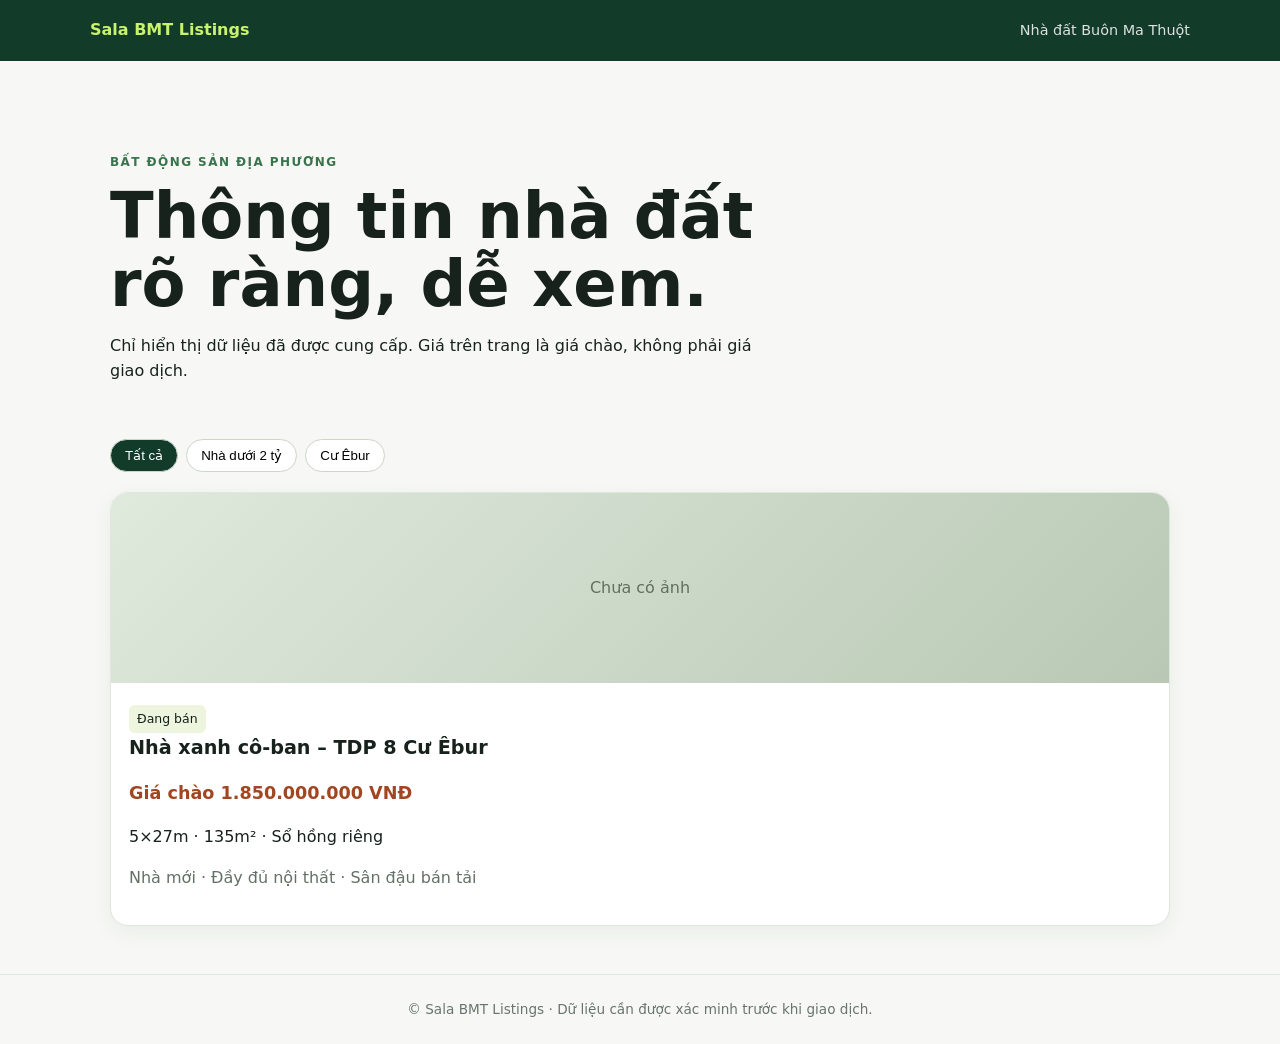
==== index.html @ 0106728d "Build Buon Ma Thuot real estate listings site" ====
<!doctype html>
<html lang="vi"><head><meta charset="utf-8"><meta name="viewport" content="width=device-width,initial-scale=1">
<title>Sala BMT Listings – Nhà đất Buôn Ma Thuột</title><meta name="description" content="Danh sách bất động sản Buôn Ma Thuột được cập nhật minh bạch.">
<meta property="og:title" content="Sala BMT Listings"><meta property="og:description" content="Nhà đất Buôn Ma Thuột – thông tin rõ ràng, không bịa dữ liệu."><meta property="og:type" content="website"><link rel="canonical" href="https://haisala.github.io/sala-bmt-listings/"><link rel="stylesheet" href="styles.css"></head>
<body><header class="site-header"><a class="brand" href="./">Sala BMT Listings</a><span>Nhà đất Buôn Ma Thuột</span></header><main><section class="hero"><p class="eyebrow">BẤT ĐỘNG SẢN ĐỊA PHƯƠNG</p><h1>Thông tin nhà đất rõ ràng, dễ xem.</h1><p>Chỉ hiển thị dữ liệu đã được cung cấp. Giá trên trang là giá chào, không phải giá giao dịch.</p></section><nav id="filters" class="filters" aria-label="Lọc danh sách"></nav><section id="listings" class="grid" aria-live="polite"></section></main><footer>© Sala BMT Listings · Dữ liệu cần được xác minh trước khi giao dịch.</footer><script src="app.js"></script></body></html>
---- styles.css ----
:root{font-family:system-ui,-apple-system,sans-serif;color:#17221c;background:#f7f8f5;line-height:1.55}*{box-sizing:border-box}body{margin:0}.site-header{display:flex;justify-content:space-between;gap:16px;align-items:center;padding:18px max(20px,calc((100% - 1100px)/2));background:#123b2a;color:#fff}.brand{font-weight:800;color:#c8f36a;text-decoration:none}.site-header span{font-size:.9rem;opacity:.85}main{max-width:1100px;margin:auto;padding:24px 20px 48px}.hero{padding:32px 0 20px;max-width:680px}.eyebrow{font-size:.75rem;letter-spacing:.12em;color:#39744d;font-weight:700}h1{font-size:clamp(2rem,7vw,4rem);line-height:1.05;margin:10px 0 16px}.filters{display:flex;flex-wrap:wrap;gap:8px;margin:20px 0}.filter{border:1px solid #cbd5c9;background:#fff;border-radius:999px;padding:8px 14px;cursor:pointer}.filter.active{background:#123b2a;color:#fff}.grid{display:grid;grid-template-columns:repeat(auto-fit,minmax(270px,1fr));gap:18px}.card{background:#fff;border:1px solid #dfe7de;border-radius:18px;overflow:hidden;box-shadow:0 6px 20px #173a2010}.card-media{height:160px;background:linear-gradient(135deg,#dfe9dc,#b9c8b5);display:grid;place-items:center;color:#607060}.card-body{padding:18px}.card h2{font-size:1.2rem;margin:0 0 8px}.card a{color:inherit;text-decoration:none}.price{font-weight:800;color:#a24521;font-size:1.1rem}.tag{display:inline-block;font-size:.78rem;padding:4px 8px;background:#edf5df;border-radius:6px;margin:4px 4px 0 0}.muted{color:#637066}.detail{max-width:760px}.detail ul{padding-left:20px}.back{color:#39744d;font-weight:700}.notice{padding:14px;background:#fff5df;border-left:4px solid #cc8a20;border-radius:8px}footer{text-align:center;padding:24px;color:#68756b;font-size:.85rem;border-top:1px solid #e0e7df}@media(min-width:700px){main{padding-top:48px}.card-media{height:190px}}
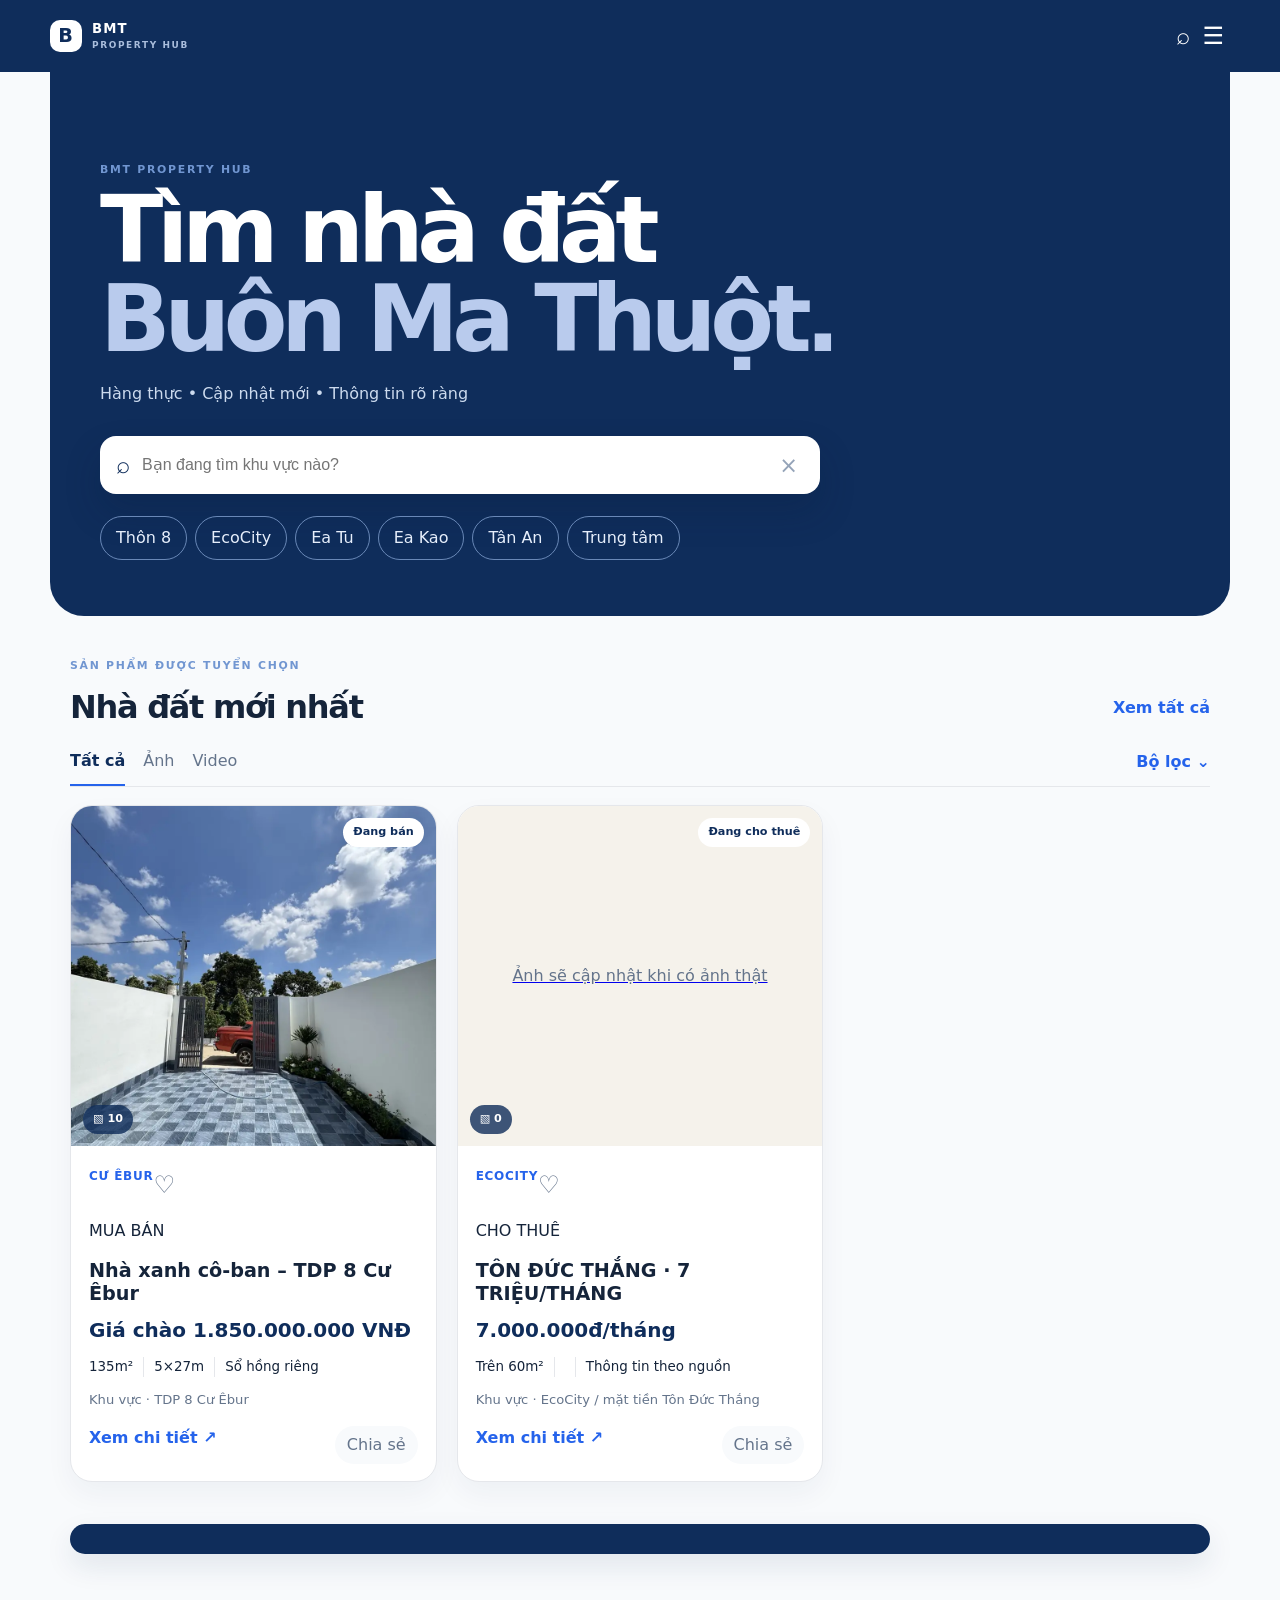
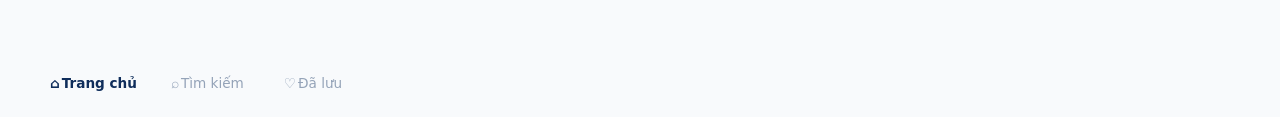
==== commit d83f2191: "Publish approved BMT Property Hub public UI" ====
--- a/index.html
+++ b/index.html
@@ -1,5 +1 @@
-<!doctype html>
-<html lang="vi"><head><meta charset="utf-8"><meta name="viewport" content="width=device-width,initial-scale=1">
-<title>Sala BMT Listings – Nhà đất Buôn Ma Thuột</title><meta name="description" content="Danh sách bất động sản Buôn Ma Thuột được cập nhật minh bạch.">
-<meta property="og:title" content="Sala BMT Listings"><meta property="og:description" content="Nhà đất Buôn Ma Thuột – thông tin rõ ràng, không bịa dữ liệu."><meta property="og:type" content="website"><link rel="canonical" href="https://haisala.github.io/sala-bmt-listings/"><link rel="stylesheet" href="styles.css"></head>
-<body><header class="site-header"><a class="brand" href="./">Sala BMT Listings</a><span>Nhà đất Buôn Ma Thuột</span></header><main><section class="hero"><p class="eyebrow">BẤT ĐỘNG SẢN ĐỊA PHƯƠNG</p><h1>Thông tin nhà đất rõ ràng, dễ xem.</h1><p>Chỉ hiển thị dữ liệu đã được cung cấp. Giá trên trang là giá chào, không phải giá giao dịch.</p></section><nav id="filters" class="filters" aria-label="Lọc danh sách"></nav><section id="listings" class="grid" aria-live="polite"></section></main><footer>© Sala BMT Listings · Dữ liệu cần được xác minh trước khi giao dịch.</footer><script src="app.js"></script></body></html>
+<!doctype html><html lang="vi"><head><meta charset="utf-8"><meta name="viewport" content="width=device-width,initial-scale=1"><title>BMT Property Hub — Nhà đất Buôn Ma Thuột</title><meta name="description" content="Tìm nhà đất Buôn Ma Thuột với ảnh thật và thông tin rõ ràng."><meta property="og:title" content="BMT Property Hub — Nhà đất Buôn Ma Thuột"><meta property="og:description" content="Hàng thực • Cập nhật mới"><link rel="canonical" href="./"><link rel="stylesheet" href="styles.css"></head><body data-page="home"><header class="topbar"><a class="brand" href="./"><b>B</b><span>BMT <em>PROPERTY HUB</em></span></a><div><button class="icon" data-action="search">⌕</button><button class="icon">☰</button></div></header><main><section class="hero"><p class="kicker">BMT PROPERTY HUB</p><h1>Tìm nhà đất<br><i>Buôn Ma Thuột.</i></h1><p>Hàng thực • Cập nhật mới • Thông tin rõ ràng</p><div class="search" id="search"><span>⌕</span><input id="query" placeholder="Bạn đang tìm khu vực nào?"><button data-action="clear">×</button></div><div class="chips" id="chips"></div></section><section class="section"><div class="heading"><div><p class="kicker">SẢN PHẨM ĐƯỢC TUYỂN CHỌN</p><h2 id="feed-title">Nhà đất mới nhất</h2></div><button class="text-button" data-action="all">Xem tất cả</button></div><div class="toolbar"><div><button class="tab active">Tất cả</button><button class="tab">Ảnh</button><button class="tab">Video</button></div><button class="filter-button" data-action="filters">Bộ lọc ⌄</button></div><div id="feed" class="feed"></div></section><section id="sala-campaign-banner" class="campaign-banner" hidden></section></main><nav class="bottom"><a class="active" href="./">⌂<span>Trang chủ</span></a><button data-action="search">⌕<span>Tìm kiếm</span></button><button data-action="saved">♡<span>Đã lưu</span></button></nav><section id="sheet" class="sheet"><div class="handle"></div><div class="heading"><h2>Bộ lọc</h2><button data-action="close">×</button></div><div id="filter-options"></div><button class="primary" data-action="apply">Xem kết quả</button></section><script src="campaign.js?v=20261028"></script><script src="app.js"></script></body></html>
--- a/styles.css
+++ b/styles.css
@@ -1 +1,18 @@
-:root{font-family:system-ui,-apple-system,sans-serif;color:#17221c;background:#f7f8f5;line-height:1.55}*{box-sizing:border-box}body{margin:0}.site-header{display:flex;justify-content:space-between;gap:16px;align-items:center;padding:18px max(20px,calc((100% - 1100px)/2));background:#123b2a;color:#fff}.brand{font-weight:800;color:#c8f36a;text-decoration:none}.site-header span{font-size:.9rem;opacity:.85}main{max-width:1100px;margin:auto;padding:24px 20px 48px}.hero{padding:32px 0 20px;max-width:680px}.eyebrow{font-size:.75rem;letter-spacing:.12em;color:#39744d;font-weight:700}h1{font-size:clamp(2rem,7vw,4rem);line-height:1.05;margin:10px 0 16px}.filters{display:flex;flex-wrap:wrap;gap:8px;margin:20px 0}.filter{border:1px solid #cbd5c9;background:#fff;border-radius:999px;padding:8px 14px;cursor:pointer}.filter.active{background:#123b2a;color:#fff}.grid{display:grid;grid-template-columns:repeat(auto-fit,minmax(270px,1fr));gap:18px}.card{background:#fff;border:1px solid #dfe7de;border-radius:18px;overflow:hidden;box-shadow:0 6px 20px #173a2010}.card-media{height:160px;background:linear-gradient(135deg,#dfe9dc,#b9c8b5);display:grid;place-items:center;color:#607060}.card-body{padding:18px}.card h2{font-size:1.2rem;margin:0 0 8px}.card a{color:inherit;text-decoration:none}.price{font-weight:800;color:#a24521;font-size:1.1rem}.tag{display:inline-block;font-size:.78rem;padding:4px 8px;background:#edf5df;border-radius:6px;margin:4px 4px 0 0}.muted{color:#637066}.detail{max-width:760px}.detail ul{padding-left:20px}.back{color:#39744d;font-weight:700}.notice{padding:14px;background:#fff5df;border-left:4px solid #cc8a20;border-radius:8px}footer{text-align:center;padding:24px;color:#68756b;font-size:.85rem;border-top:1px solid #e0e7df}@media(min-width:700px){main{padding-top:48px}.card-media{height:190px}}
+:root{--navy:#0f2d5b;--blue:#2563eb;--green:#10b981;--ink:#15243a;--muted:#64748b;--line:#e5e7eb;--bg:#f8fafc;--warm:#f5f2eb;font-family:Inter,system-ui,sans-serif;color:var(--ink);background:var(--bg);line-height:1.5}*{box-sizing:border-box}body{margin:0;background:var(--bg)}button,a{font:inherit}button{cursor:pointer}.topbar{height:72px;background:var(--navy);color:white;display:flex;align-items:center;justify-content:space-between;padding:0 max(20px,calc((100vw - 1180px)/2))}.brand{color:#fff;text-decoration:none;display:flex;gap:10px;align-items:center;font-weight:900;letter-spacing:.08em;font-size:.83rem}.brand b{display:grid;place-items:center;background:white;color:var(--navy);width:32px;height:32px;border-radius:10px;font-size:1.2rem}.brand em{display:block;font-size:.56rem;color:#a9bddc;letter-spacing:.18em;font-style:normal}.icon{border:0;background:none;color:white;font-size:1.5rem}.back{color:white;text-decoration:none;font-size:.86rem;opacity:.85}main{max-width:1180px;margin:auto;padding:0 20px 95px}.hero{margin:0 -20px;padding:62px max(20px,calc((100vw - 1180px)/2)) 35px;background:var(--navy);color:white;border-radius:0 0 34px 34px}.kicker{color:#7196d1;font-size:.68rem;letter-spacing:.16em;font-weight:900;margin:0 0 8px}.hero h1{font-size:clamp(2.6rem,8vw,5.8rem);line-height:.96;letter-spacing:-.07em;margin:0 0 18px}.hero h1 i{color:#b9cbed;font-style:normal}.hero>p:last-of-type{color:#ccdaee}.search{max-width:720px;height:58px;background:white;color:var(--navy);border-radius:16px;display:flex;align-items:center;gap:10px;padding:0 16px;margin-top:30px;box-shadow:0 18px 35px #071b3d38}.search span{font-size:1.5rem}.search input{flex:1;border:0;outline:0;font-size:1rem}.search button{border:0;background:none;font-size:1.4rem;color:#94a3b8}.chips,.video-row{display:flex;gap:8px;overflow:auto;scrollbar-width:none}.chips{padding-top:22px}.chip{white-space:nowrap;background:transparent;border:1px solid #6988b7;color:#e6eefb;border-radius:999px;padding:9px 15px}.chip.active,.chip:hover{background:white;color:var(--navy);border-color:white}.section{padding-top:42px}.heading{display:flex;justify-content:space-between;align-items:end;gap:16px;margin-bottom:18px}.heading h2{margin:0;font-size:clamp(1.35rem,3vw,2rem);letter-spacing:-.04em}.heading small,.muted{color:var(--muted)}.video-card{flex:0 0 190px;background:#fff;border:1px solid var(--line);border-radius:18px;overflow:hidden;padding-bottom:13px}.video-card.featured{flex-basis:255px}.video-card strong,.video-card>small{display:block;padding:10px 12px 0}.video-card>small{font-size:.76rem;color:var(--muted)}.video-cover{height:190px;background:linear-gradient(145deg,#163b76,#7295c8);color:white;display:flex;flex-direction:column;align-items:center;justify-content:center;gap:8px;font-size:2rem}.featured .video-cover{height:220px}.video-cover small{font-size:.6rem;letter-spacing:.16em}.video-cover.warm{background:linear-gradient(145deg,#927550,#ecd9bc)}.toolbar{display:flex;justify-content:space-between;border-bottom:1px solid var(--line);margin-bottom:18px}.tab,.filter-button,.text-button{border:0;background:none;color:var(--muted);padding:0 0 11px}.tab{margin-right:18px}.tab.active{color:var(--navy);font-weight:800;border-bottom:2px solid var(--blue)}.filter-button,.text-button{color:var(--blue);font-weight:800}.feed{display:grid;gap:20px}.card{background:white;border:1px solid var(--line);border-radius:22px;overflow:hidden;box-shadow:0 12px 28px #0f2d5b0c}.media{height:330px;background:var(--warm);display:block;position:relative;overflow:hidden}.media img{width:100%;height:100%;object-fit:cover;display:block;transition:transform .2s}.card:hover .media img{transform:scale(1.025)}.count,.pill{position:absolute;border-radius:999px;padding:6px 10px;font-size:.7rem;font-weight:800}.count{bottom:12px;left:12px;background:#0f2d5bcc;color:white}.pill{top:12px;right:12px;background:white;color:var(--navy)}.pill.static{position:static;background:#e6f7f0;color:#07845e}.empty-photo{height:100%;display:grid;place-items:center;color:var(--muted)}.card-body{padding:17px 18px}.location{color:var(--blue);font-size:.75rem;font-weight:900;letter-spacing:.06em;text-transform:uppercase}.location,.save{display:inline-block}.save{float:right;border:0;background:none;font-size:1.5rem;color:#64748b;padding:0}.save.saved{color:#ef4444}.card h3{font-size:1.2rem;line-height:1.2;margin:10px 0}.card h3 a{color:var(--ink);text-decoration:none}.price,.detail-price{color:var(--navy);font-size:1.25rem;font-weight:900;margin:0}.facts{display:flex;gap:10px;flex-wrap:wrap;margin:12px 0;font-size:.84rem}.facts span+span{border-left:1px solid var(--line);padding-left:10px}.access{color:var(--muted);font-size:.82rem}.actions{display:flex;justify-content:space-between;margin-top:16px}.actions a{color:var(--blue);font-weight:800;text-decoration:none}.actions button{border:0;background:var(--bg);border-radius:999px;padding:7px 12px;color:var(--muted)}.map-ready,.map{background:var(--warm);border-radius:22px;padding:25px;margin-top:45px;display:flex;justify-content:space-between;align-items:center;gap:20px}.map-ready h2,.map h2{margin:0 0 7px}.map-ready p,.map p{color:var(--muted);margin:0}.outline,.primary{border:1px solid var(--navy);background:white;color:var(--navy);border-radius:999px;padding:11px 16px;font-weight:800}.bottom{height:68px;position:fixed;z-index:10;bottom:0;left:0;right:0;background:white;border-top:1px solid var(--line);display:flex;justify-content:space-around;align-items:center}.bottom a,.bottom button{border:0;background:none;color:#94a3b8;text-decoration:none;font-size:.68rem;display:flex;flex-direction:column;align-items:center;gap:2px}.bottom a:first-letter,.bottom button:first-letter{font-size:1.35rem}.bottom .active{color:var(--navy);font-weight:800}.sheet{position:fixed;z-index:20;left:0;right:0;bottom:-100%;background:white;border-radius:26px 26px 0 0;padding:14px 20px 28px;transition:bottom .2s;max-height:84vh;overflow:auto}.sheet.open{bottom:0}.handle{height:4px;width:42px;background:#cbd5e1;border-radius:5px;margin:auto}.sheet fieldset{border:0;border-top:1px solid var(--line);padding:14px 0}.sheet legend{font-weight:800;margin-bottom:10px}.opt{border:1px solid var(--line);background:var(--bg);color:var(--muted);border-radius:999px;padding:8px 12px;margin:3px}.opt.selected{color:var(--blue);border-color:#93b4f5;background:#e8effd}.primary{display:block;width:100%;background:var(--navy);color:white;text-align:center}.empty{text-align:center;color:var(--muted);padding:45px 20px}.detail{max-width:1180px;margin:auto;display:grid;grid-template-columns:1fr;gap:30px;padding-bottom:100px}.gallery{margin:0 -20px}.hero-img{height:420px;background:var(--warm)}.hero-img img{width:100%;height:100%;object-fit:cover}.thumbs{display:flex;gap:8px;overflow:auto;padding:10px 20px}.thumbs button{padding:0;flex:0 0 70px;height:70px;border:2px solid transparent;border-radius:10px;overflow:hidden;background:none}.thumbs button.active,.thumbs button:first-child{border-color:var(--blue)}.thumbs img{width:100%;height:100%;object-fit:cover}.summary h1{font-size:clamp(2rem,5vw,4rem);line-height:1.02;letter-spacing:-.06em;margin:15px 0 10px}.detail-location{color:var(--muted)}.detail-price{font-size:1.7rem;margin-top:20px}.note,.calculation{font-size:.83rem;color:var(--muted);background:var(--warm);border-radius:10px;padding:11px 13px}.keyfacts{display:grid;grid-template-columns:repeat(3,1fr);gap:1px;background:var(--line);margin:25px 0;border:1px solid var(--line);border-radius:15px;overflow:hidden}.keyfacts b{background:white;padding:14px 10px;font-size:.9rem}.keyfacts small{display:block;color:var(--muted);font-size:.7rem;font-weight:400}.ctas,.sticky{display:flex;gap:10px}.ctas button,.sticky button{flex:1;border:0;border-radius:12px;padding:14px;color:white;font-weight:900}.ctas button:first-child,.sticky button:first-child{background:var(--green)}.ctas button:last-child,.sticky button:last-child{background:var(--blue)}.detail-section h2{margin:0 0 16px}.advantages{display:grid;grid-template-columns:repeat(2,1fr);gap:10px}.advantages div{background:white;border:1px solid var(--line);border-radius:14px;padding:15px}.video-detail{background:var(--navy);color:white;border-radius:18px;padding:42px;text-align:center}.video-detail a{color:white;font-weight:800}.detail-section p,.detail-section li{color:#475569}.calculation{background:#eaf0fa;color:var(--navy)!important}.map strong{font-size:3rem;color:#c4a982}.related{display:grid;gap:16px}.sticky{position:fixed;z-index:8;bottom:78px;left:12px;right:12px}.sticky button{box-shadow:0 8px 20px #0f2d5b2b}
+@media(min-width:700px){.hero{padding-top:90px;padding-bottom:56px}.feed{grid-template-columns:repeat(2,1fr)}.bottom{position:static;max-width:1180px;margin:auto;border:0;background:transparent;justify-content:flex-start;gap:28px}.bottom a,.bottom button{flex-direction:row;font-size:.85rem}.detail{grid-template-columns:1.55fr .85fr;gap:38px;padding-top:40px}.gallery{grid-row:1/span 2;margin:0}.hero-img{height:590px;border-radius:24px;overflow:hidden}.detail-section{grid-column:1/-1}.related{grid-template-columns:repeat(3,1fr)}.sticky{position:static;grid-column:2;margin-top:-140px;align-self:end}.sheet{display:none}}
+@media(min-width:1050px){.feed{grid-template-columns:repeat(3,1fr)}.media{height:340px}.video-card.featured .video-cover{height:260px}}
+.campaign-banner{margin-top:42px;padding:18px 20px;background:var(--navy);color:#fff;border-radius:22px;display:flex;align-items:center;gap:16px;box-shadow:0 12px 28px #0f2d5b1a;transition:transform .2s ease,box-shadow .2s ease}.campaign-banner:hover{transform:translateY(-2px);box-shadow:0 16px 32px #0f2d5b2a}.campaign-banner-mark{flex:0 0 62px;height:62px;border-radius:18px;background:#fff;color:var(--navy);display:grid;place-items:center;font-weight:900;font-size:.68rem;line-height:1}.campaign-banner-mark span{font-size:1.15rem}.campaign-banner-copy{flex:1}.campaign-banner-copy .kicker{margin-bottom:3px}.campaign-banner-copy h2{margin:0;font-size:1.05rem}.campaign-banner-copy p:not(.kicker){margin:4px 0 0;color:#cbd8eb;font-size:.82rem}.campaign-banner-link{color:#fff;text-decoration:none;font-size:.8rem;font-weight:900;white-space:nowrap}.campaign-page{background:var(--bg)}.campaign-page main{padding-top:42px}.campaign-hero{display:grid;gap:26px;align-items:center}.campaign-visual{min-height:300px;border-radius:28px;background:radial-gradient(circle at 70% 20%,#6e91c5 0,#254e8a 30%,var(--navy) 75%);color:#fff;display:flex;flex-direction:column;justify-content:center;align-items:center;text-align:center;box-shadow:0 18px 40px #0f2d5b24}.campaign-visual span{font-size:2rem;font-weight:900;letter-spacing:.2em}.campaign-visual strong{font-size:clamp(3rem,12vw,7rem);line-height:.9;letter-spacing:-.08em}.campaign-visual small{margin-top:18px;letter-spacing:.15em;color:#c6d7f2;font-size:.62rem}.campaign-hero-copy h1{font-size:clamp(2.35rem,7vw,5.7rem);line-height:.98;letter-spacing:-.07em;margin:10px 0 18px;color:var(--navy)}.campaign-lead{font-size:1.1rem;max-width:620px;color:#475569}.campaign-meta{display:flex;gap:10px;margin:26px 0}.campaign-meta span{background:#fff;border:1px solid var(--line);border-radius:14px;padding:12px 14px;display:flex;flex-direction:column;color:var(--navy);min-width:120px}.campaign-meta b{font-size:.68rem;text-transform:uppercase;letter-spacing:.08em;color:var(--muted);margin-bottom:4px}.campaign-primary{display:inline-block;background:var(--blue);color:#fff;text-decoration:none;border-radius:12px;padding:14px 18px;font-weight:900;transition:transform .2s ease,background .2s ease}.campaign-primary:hover{background:#1d4ed8;transform:translateY(-2px)}.campaign-story,.campaign-actions{margin-top:48px;padding:28px;background:#fff;border:1px solid var(--line);border-radius:24px;max-width:800px}.campaign-story h2,.campaign-actions h2{margin:0 0 12px;font-size:clamp(1.5rem,4vw,2.3rem);letter-spacing:-.04em}.campaign-story>p:not(.kicker),.campaign-actions>p:not(.kicker){color:#475569;font-size:1.03rem}.campaign-story blockquote{margin:24px 0 0;padding:16px 18px;border-left:3px solid var(--blue);background:#eaf0fa;color:var(--navy);font-size:1.1rem;font-weight:800}.campaign-share-row{display:flex;flex-wrap:wrap;gap:10px}.campaign-share-row a,.campaign-share-row button{border:1px solid var(--line);background:var(--bg);color:var(--navy);border-radius:999px;padding:11px 15px;text-decoration:none;font-weight:800}.campaign-share-row a:first-child{background:#e8effd;color:var(--blue);border-color:#bfd1f6}.campaign-share-row button{cursor:pointer}.campaign-copy-status{min-height:1.2em;color:var(--green)!important;font-size:.86rem!important}.campaign-back{padding:30px 0}.campaign-back a{color:var(--blue);font-weight:800}.campaign-ended{padding:80px 0;text-align:center;min-height:55vh}.campaign-ended h1{color:var(--navy)}.campaign-ended p:not(.kicker){color:var(--muted)}.campaign-ended .primary{max-width:240px;margin:22px auto}.campaign-footer{padding:25px 20px;text-align:center;color:var(--muted);font-size:.8rem;border-top:1px solid var(--line)}
+@media(min-width:700px){.campaign-hero{grid-template-columns:minmax(320px,.9fr) minmax(0,1.1fr);gap:52px}.campaign-visual{min-height:520px}.campaign-story,.campaign-actions{padding:38px}.campaign-banner{padding:15px 18px}}
+
+@media(max-width:699px){
+  .hero{padding-top:41px;padding-bottom:22px}
+  .hero h1{margin-bottom:11px}
+  .hero>p:last-of-type{margin:0}
+  .search{margin-top:18px}
+  .chips{position:relative;padding-top:13px;padding-right:42px;scroll-padding-right:42px;overscroll-behavior-x:contain}
+  .chips::before{content:"Vuốt →";position:absolute;z-index:2;right:6px;top:14px;color:#dce8fb;font-size:.63rem;font-weight:800;letter-spacing:.02em;pointer-events:none}
+  .chips::after{content:"";position:absolute;z-index:1;right:0;top:13px;bottom:0;width:62px;background:linear-gradient(90deg,rgba(15,45,91,0),var(--navy));pointer-events:none}
+  .campaign-primary{display:block;text-align:center}
+  .campaign-share-row{display:grid;grid-template-columns:1fr 1fr}
+  .campaign-share-row button{grid-column:1/-1}
+}
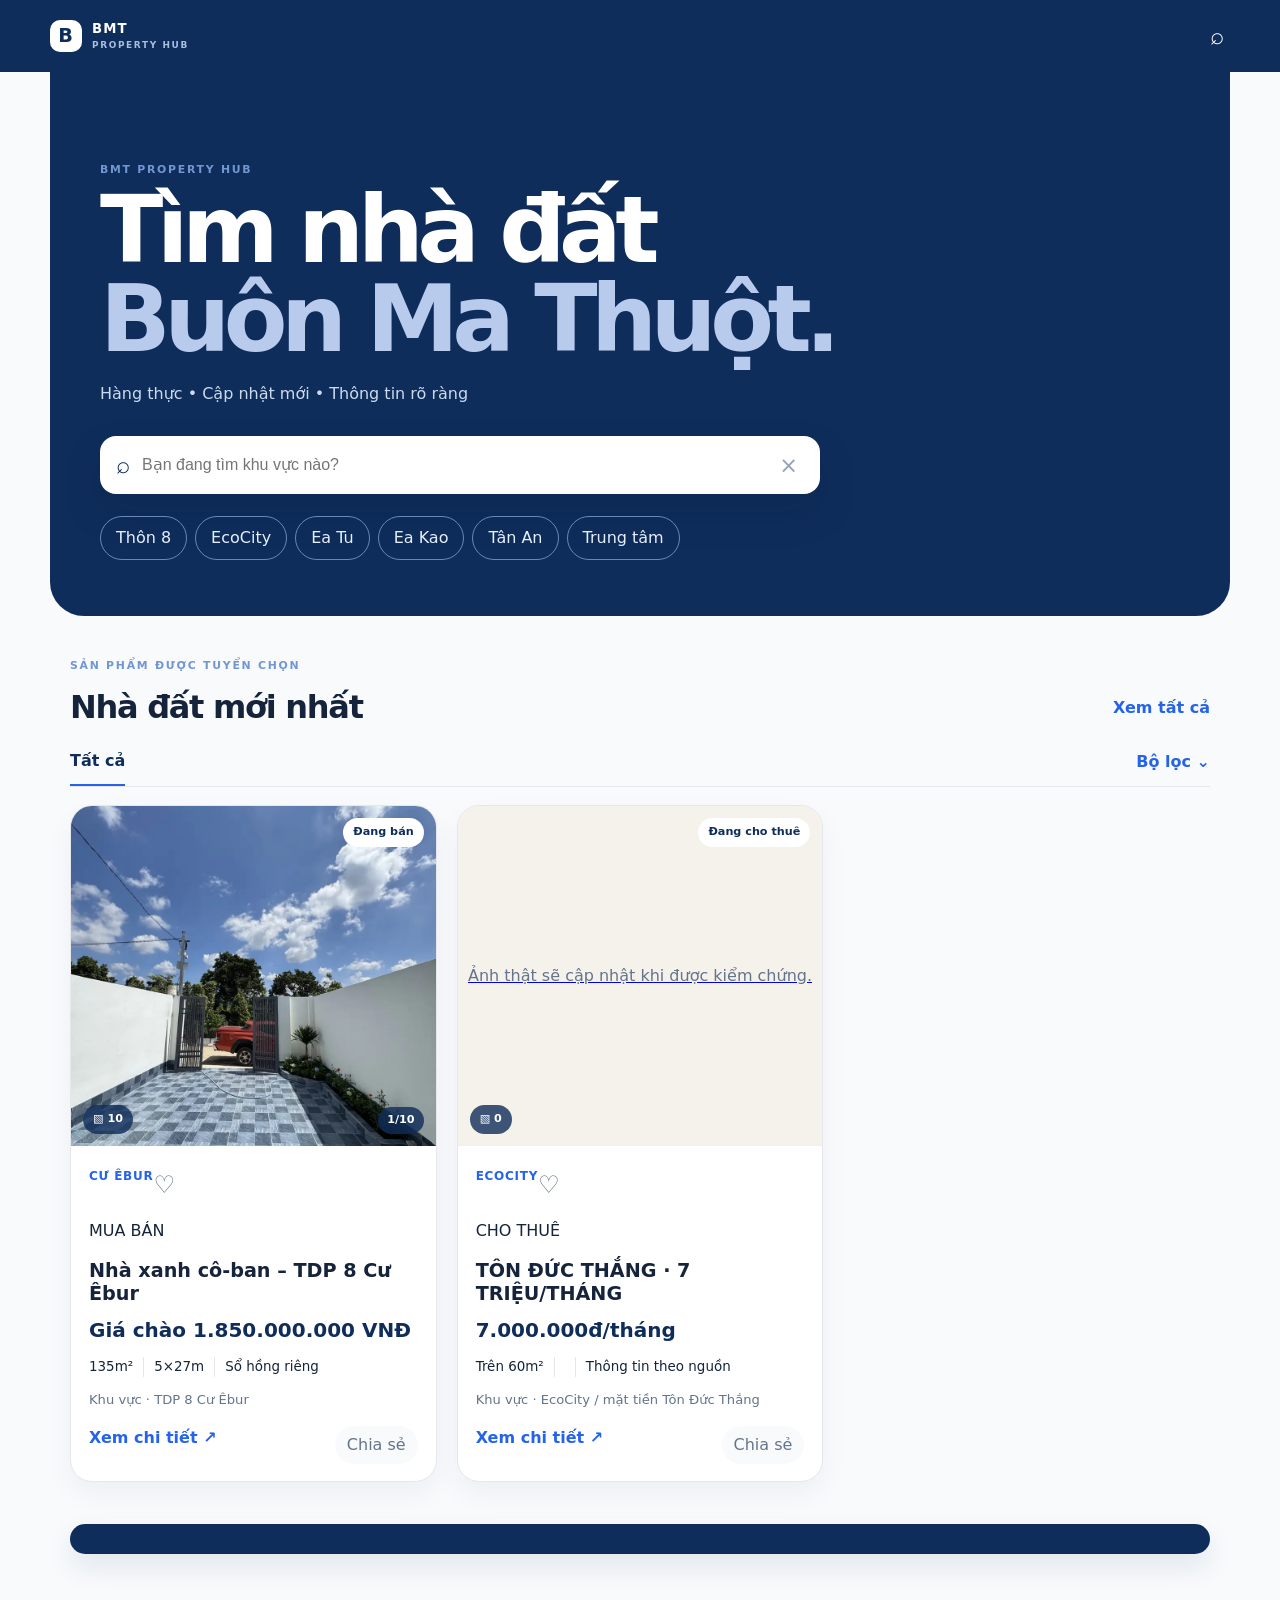
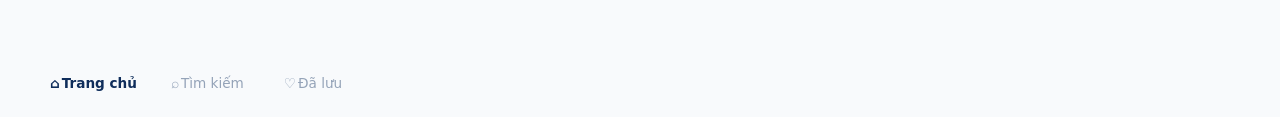
==== commit 878998af: "Polish golden listing conversion flow" ====
--- a/index.html
+++ b/index.html
@@ -1 +1 @@
-<!doctype html><html lang="vi"><head><meta charset="utf-8"><meta name="viewport" content="width=device-width,initial-scale=1"><title>BMT Property Hub — Nhà đất Buôn Ma Thuột</title><meta name="description" content="Tìm nhà đất Buôn Ma Thuột với ảnh thật và thông tin rõ ràng."><meta property="og:title" content="BMT Property Hub — Nhà đất Buôn Ma Thuột"><meta property="og:description" content="Hàng thực • Cập nhật mới"><link rel="canonical" href="./"><link rel="stylesheet" href="styles.css"></head><body data-page="home"><header class="topbar"><a class="brand" href="./"><b>B</b><span>BMT <em>PROPERTY HUB</em></span></a><div><button class="icon" data-action="search">⌕</button><button class="icon">☰</button></div></header><main><section class="hero"><p class="kicker">BMT PROPERTY HUB</p><h1>Tìm nhà đất<br><i>Buôn Ma Thuột.</i></h1><p>Hàng thực • Cập nhật mới • Thông tin rõ ràng</p><div class="search" id="search"><span>⌕</span><input id="query" placeholder="Bạn đang tìm khu vực nào?"><button data-action="clear">×</button></div><div class="chips" id="chips"></div></section><section class="section"><div class="heading"><div><p class="kicker">SẢN PHẨM ĐƯỢC TUYỂN CHỌN</p><h2 id="feed-title">Nhà đất mới nhất</h2></div><button class="text-button" data-action="all">Xem tất cả</button></div><div class="toolbar"><div><button class="tab active">Tất cả</button><button class="tab">Ảnh</button><button class="tab">Video</button></div><button class="filter-button" data-action="filters">Bộ lọc ⌄</button></div><div id="feed" class="feed"></div></section><section id="sala-campaign-banner" class="campaign-banner" hidden></section></main><nav class="bottom"><a class="active" href="./">⌂<span>Trang chủ</span></a><button data-action="search">⌕<span>Tìm kiếm</span></button><button data-action="saved">♡<span>Đã lưu</span></button></nav><section id="sheet" class="sheet"><div class="handle"></div><div class="heading"><h2>Bộ lọc</h2><button data-action="close">×</button></div><div id="filter-options"></div><button class="primary" data-action="apply">Xem kết quả</button></section><script src="campaign.js?v=20261028"></script><script src="app.js"></script></body></html>
+<!doctype html><html lang="vi"><head><meta charset="utf-8"><meta name="viewport" content="width=device-width,initial-scale=1"><title>BMT Property Hub — Nhà đất Buôn Ma Thuột</title><meta name="description" content="Tìm nhà đất Buôn Ma Thuột với ảnh thật và thông tin rõ ràng."><meta property="og:title" content="BMT Property Hub — Nhà đất Buôn Ma Thuột"><meta property="og:description" content="Hàng thực • Cập nhật mới"><link rel="canonical" href="./"><link rel="stylesheet" href="styles.css"></head><body data-page="home"><header class="topbar"><a class="brand" href="./"><b>B</b><span>BMT <em>PROPERTY HUB</em></span></a><div><button class="icon" data-action="search">⌕</button></div></header><main><section class="hero"><p class="kicker">BMT PROPERTY HUB</p><h1>Tìm nhà đất<br><i>Buôn Ma Thuột.</i></h1><p>Hàng thực • Cập nhật mới • Thông tin rõ ràng</p><div class="search" id="search"><span>⌕</span><input id="query" placeholder="Bạn đang tìm khu vực nào?"><button data-action="clear">×</button></div><div class="chips" id="chips"></div></section><section class="section"><div class="heading"><div><p class="kicker">SẢN PHẨM ĐƯỢC TUYỂN CHỌN</p><h2 id="feed-title">Nhà đất mới nhất</h2></div><button class="text-button" data-action="all">Xem tất cả</button></div><div class="toolbar"><div><button class="tab active">Tất cả</button><button class="tab" hidden>Ảnh</button><button class="tab" hidden>Video</button></div><button class="filter-button" data-action="filters">Bộ lọc ⌄</button></div><div id="feed" class="feed"></div></section><section id="sala-campaign-banner" class="campaign-banner" hidden></section></main><nav class="bottom"><a class="active" href="./">⌂<span>Trang chủ</span></a><button data-action="search">⌕<span>Tìm kiếm</span></button><button data-action="saved">♡<span>Đã lưu</span></button></nav><section id="sheet" class="sheet"><div class="handle"></div><div class="heading"><h2>Bộ lọc</h2><button data-action="close">×</button></div><div id="filter-options"></div><button class="primary" data-action="apply">Xem kết quả</button></section><script src="campaign.js?v=20261028"></script><script src="app.js"></script></body></html>
--- a/styles.css
+++ b/styles.css
@@ -16,3 +16,13 @@
   .campaign-share-row{display:grid;grid-template-columns:1fr 1fr}
   .campaign-share-row button{grid-column:1/-1}
 }
+
+/* Lightweight touch galleries: preserve vertical page scrolling while horizontal swipes change photos. */
+.gallery-swipe{height:100%;position:relative;touch-action:pan-y;user-select:none}
+.gallery-swipe>img{width:100%;height:100%;object-fit:cover;display:block;transition:opacity .15s}
+.gallery-card .gallery-indicator{position:absolute;right:12px;bottom:12px;background:#0f2d5bcc;color:#fff;border-radius:999px;padding:5px 9px;font-size:.7rem;font-weight:800}
+.gallery-detail{height:510px;background:var(--warm)}
+.gallery-detail>img{height:420px!important}
+.gallery-detail .thumbs{height:90px}
+@media(min-width:700px){.gallery-detail{height:680px;border-radius:24px;overflow:hidden}.gallery-detail>img{height:590px!important}.gallery-detail .thumbs{height:90px}}
+.gallery-detail .gallery-indicator{position:absolute;right:14px;top:14px;background:#0f2d5bcc;color:#fff;border-radius:999px;padding:6px 10px;font-size:.75rem;font-weight:800}
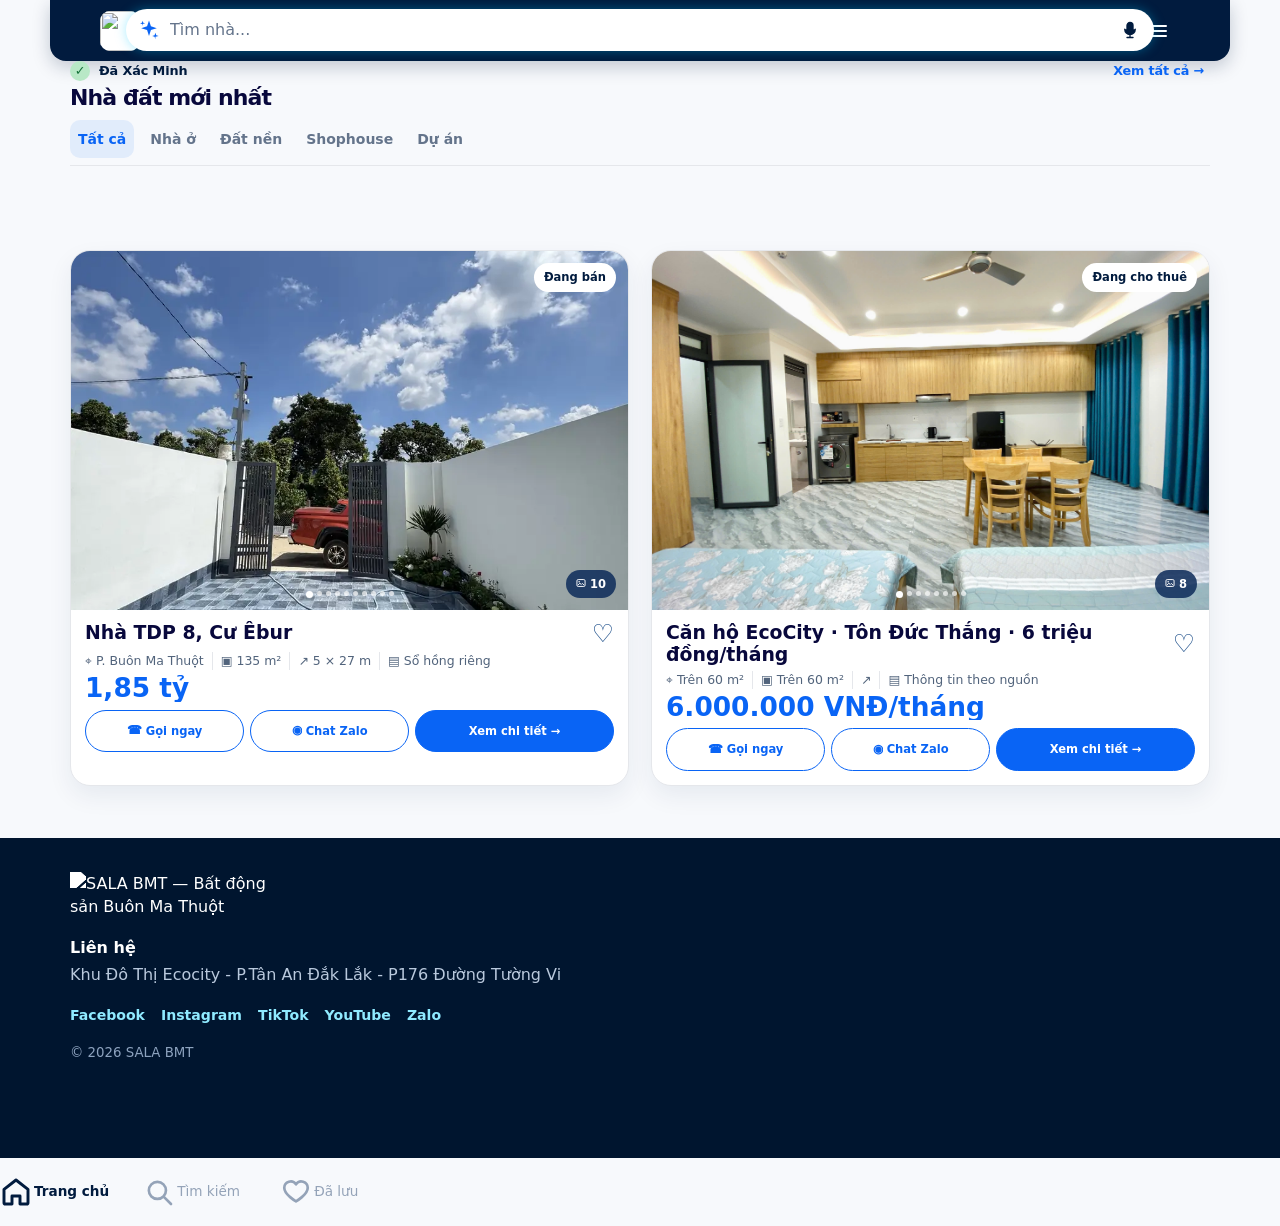
==== commit b6bff1f0: "feat: align customer web shell with SALA BMT reference" ====
--- a/index.html
+++ b/index.html
@@ -1 +1,39 @@
-<!doctype html><html lang="vi"><head><meta charset="utf-8"><meta name="viewport" content="width=device-width,initial-scale=1"><title>BMT Property Hub — Nhà đất Buôn Ma Thuột</title><meta name="description" content="Tìm nhà đất Buôn Ma Thuột với ảnh thật và thông tin rõ ràng."><meta property="og:title" content="BMT Property Hub — Nhà đất Buôn Ma Thuột"><meta property="og:description" content="Hàng thực • Cập nhật mới"><link rel="canonical" href="./"><link rel="stylesheet" href="styles.css"></head><body data-page="home"><header class="topbar"><a class="brand" href="./"><b>B</b><span>BMT <em>PROPERTY HUB</em></span></a><div><button class="icon" data-action="search">⌕</button></div></header><main><section class="hero"><p class="kicker">BMT PROPERTY HUB</p><h1>Tìm nhà đất<br><i>Buôn Ma Thuột.</i></h1><p>Hàng thực • Cập nhật mới • Thông tin rõ ràng</p><div class="search" id="search"><span>⌕</span><input id="query" placeholder="Bạn đang tìm khu vực nào?"><button data-action="clear">×</button></div><div class="chips" id="chips"></div></section><section class="section"><div class="heading"><div><p class="kicker">SẢN PHẨM ĐƯỢC TUYỂN CHỌN</p><h2 id="feed-title">Nhà đất mới nhất</h2></div><button class="text-button" data-action="all">Xem tất cả</button></div><div class="toolbar"><div><button class="tab active">Tất cả</button><button class="tab" hidden>Ảnh</button><button class="tab" hidden>Video</button></div><button class="filter-button" data-action="filters">Bộ lọc ⌄</button></div><div id="feed" class="feed"></div></section><section id="sala-campaign-banner" class="campaign-banner" hidden></section></main><nav class="bottom"><a class="active" href="./">⌂<span>Trang chủ</span></a><button data-action="search">⌕<span>Tìm kiếm</span></button><button data-action="saved">♡<span>Đã lưu</span></button></nav><section id="sheet" class="sheet"><div class="handle"></div><div class="heading"><h2>Bộ lọc</h2><button data-action="close">×</button></div><div id="filter-options"></div><button class="primary" data-action="apply">Xem kết quả</button></section><script src="campaign.js?v=20261028"></script><script src="app.js"></script></body></html>
+<!doctype html>
+<html lang="vi">
+<head>
+  <meta charset="utf-8"><meta name="viewport" content="width=device-width,initial-scale=1">
+  <title>BMT Property Hub — Nhà đất Buôn Ma Thuột</title>
+  <meta name="description" content="Tìm nhà đất Buôn Ma Thuột với ảnh thật và thông tin rõ ràng.">
+  <link rel="canonical" href="./"><link rel="stylesheet" href="styles.css">
+</head>
+<body data-page="home">
+  <main class="home-shell">
+    <div class="home-header-shell" data-header-state="full">
+    <section class="hero" data-header-state="full">
+      <div class="full-brand-row"><a class="brand brand-full" href="./" aria-label="Bất động sản Buôn Ma Thuột"><img class="brand-full-logo" src="assets/brand/hai-sala-full-dark.png" alt="Bất động sản Buôn Ma Thuột"></a><button class="menu-button" type="button" aria-label="Mở menu">☰</button></div>
+      <div class="compact-bar" aria-hidden="true"><a class="brand brand-compact" href="./" aria-label="Bất động sản Buôn Ma Thuột"><img class="brand-mark" src="assets/brand/b-mark.png" alt=""><span><span>Tìm nhà đất</span><span>Buôn Ma Thuột</span></span></a><button class="menu-button" type="button" aria-label="Mở menu"><svg viewBox="0 0 24 24" aria-hidden="true" focusable="false"><path d="M4 7h16M4 12h16M4 17h16" fill="none" stroke="currentColor" stroke-width="2" stroke-linecap="round"/></svg></button></div>
+      <h1>Tìm nhà đất<br><i>Buôn Ma Thuột.</i></h1><p class="hero-tagline">Nhà thật · Giá rõ ràng · Thông tin minh bạch</p>
+      <div class="ai-search" id="search"><span class="ai-sparkle" aria-hidden="true"></span><span class="ai-prompt"><span>Bạn đang tìm nhà như thế nào?</span></span><input id="query" aria-label="Bạn đang tìm nhà như thế nào?" placeholder=""><button class="search-mic" type="button" aria-label="Nhập bằng giọng nói"><svg viewBox="0 0 24 24" aria-hidden="true"><rect x="8" y="2" width="8" height="13" rx="4"/><path d="M5 11a7 7 0 0 0 14 0M12 18v4M8 22h8"/></svg></button></div>
+      <div class="chips" id="chips"></div>
+    </section>
+    <div class="listing-nav"><div class="section-heading"><p class="verified-label"><span>✓</span> Đã Xác Minh</p><h2 id="feed-title">Nhà đất mới nhất</h2><button class="text-button" data-action="all">Xem tất cả →</button></div><div class="toolbar"><button class="tab active" data-type="">Tất cả</button><button class="tab" data-type="Nhà ở">Nhà ở</button><button class="tab" data-type="Đất nền">Đất nền</button><button class="tab" data-type="Shophouse">Shophouse</button><button class="tab" data-type="Dự án">Dự án</button></div></div>
+    </div>
+    <section class="listing-section"><div id="feed" class="feed"></div></section>
+  </main>
+  <footer class="site-footer" aria-label="Chân trang">
+    <div class="site-footer-inner">
+      <img src="assets/brand/hai-sala-full-dark.png" alt="SALA BMT — Bất động sản Buôn Ma Thuột" class="site-footer-logo">
+      <div class="site-footer-contact">
+        <span class="site-footer-contact-label">Liên hệ</span>
+        <span class="site-footer-address">Khu Đô Thị Ecocity - P.Tân An Đắk Lắk - P176 Đường Tường Vi</span>
+      </div>
+      <div class="site-footer-social" aria-label="Mạng xã hội">
+        <span>Facebook</span><span>Instagram</span><span>TikTok</span><span>YouTube</span><span>Zalo</span>
+      </div>
+      <small>© 2026 SALA BMT</small>
+    </div>
+  </footer>
+  <nav class="bottom" aria-label="Điều hướng chính"><a class="active" href="./"><span class="nav-icon" aria-hidden="true"><svg viewBox="0 0 24 24" focusable="false"><path d="m3 10 9-7 9 7v10a1 1 0 0 1-1 1h-5v-6H9v6H4a1 1 0 0 1-1-1z"/></svg></span><span>Trang chủ</span></a><button data-action="search"><span class="nav-icon" aria-hidden="true"><svg viewBox="0 0 24 24" focusable="false"><circle cx="10.8" cy="10.8" r="6.4"/><path d="m16 16 5 5"/></svg></span><span>Tìm kiếm</span></button><button data-action="saved"><span class="nav-icon" aria-hidden="true"><svg viewBox="0 0 24 24" focusable="false"><path d="M20.8 8.8c0 5.2-8.8 10.2-8.8 10.2S3.2 14 3.2 8.8A4.8 4.8 0 0 1 12 6.2a4.8 4.8 0 0 1 8.8 2.6Z"/></svg></span><span>Đã lưu</span></button></nav>
+  <section id="sheet" class="sheet"><div class="handle"></div><div class="sheet-heading"><h2>Bộ lọc</h2><button data-action="close">×</button></div><div id="filter-options"></div><button class="primary" data-action="apply">Xem kết quả</button></section>
+  <script src="campaign.js?v=20261028"></script><script src="app.js"></script>
+</body></html>
--- a/styles.css
+++ b/styles.css
@@ -1,28 +1,1219 @@
-:root{--navy:#0f2d5b;--blue:#2563eb;--green:#10b981;--ink:#15243a;--muted:#64748b;--line:#e5e7eb;--bg:#f8fafc;--warm:#f5f2eb;font-family:Inter,system-ui,sans-serif;color:var(--ink);background:var(--bg);line-height:1.5}*{box-sizing:border-box}body{margin:0;background:var(--bg)}button,a{font:inherit}button{cursor:pointer}.topbar{height:72px;background:var(--navy);color:white;display:flex;align-items:center;justify-content:space-between;padding:0 max(20px,calc((100vw - 1180px)/2))}.brand{color:#fff;text-decoration:none;display:flex;gap:10px;align-items:center;font-weight:900;letter-spacing:.08em;font-size:.83rem}.brand b{display:grid;place-items:center;background:white;color:var(--navy);width:32px;height:32px;border-radius:10px;font-size:1.2rem}.brand em{display:block;font-size:.56rem;color:#a9bddc;letter-spacing:.18em;font-style:normal}.icon{border:0;background:none;color:white;font-size:1.5rem}.back{color:white;text-decoration:none;font-size:.86rem;opacity:.85}main{max-width:1180px;margin:auto;padding:0 20px 95px}.hero{margin:0 -20px;padding:62px max(20px,calc((100vw - 1180px)/2)) 35px;background:var(--navy);color:white;border-radius:0 0 34px 34px}.kicker{color:#7196d1;font-size:.68rem;letter-spacing:.16em;font-weight:900;margin:0 0 8px}.hero h1{font-size:clamp(2.6rem,8vw,5.8rem);line-height:.96;letter-spacing:-.07em;margin:0 0 18px}.hero h1 i{color:#b9cbed;font-style:normal}.hero>p:last-of-type{color:#ccdaee}.search{max-width:720px;height:58px;background:white;color:var(--navy);border-radius:16px;display:flex;align-items:center;gap:10px;padding:0 16px;margin-top:30px;box-shadow:0 18px 35px #071b3d38}.search span{font-size:1.5rem}.search input{flex:1;border:0;outline:0;font-size:1rem}.search button{border:0;background:none;font-size:1.4rem;color:#94a3b8}.chips,.video-row{display:flex;gap:8px;overflow:auto;scrollbar-width:none}.chips{padding-top:22px}.chip{white-space:nowrap;background:transparent;border:1px solid #6988b7;color:#e6eefb;border-radius:999px;padding:9px 15px}.chip.active,.chip:hover{background:white;color:var(--navy);border-color:white}.section{padding-top:42px}.heading{display:flex;justify-content:space-between;align-items:end;gap:16px;margin-bottom:18px}.heading h2{margin:0;font-size:clamp(1.35rem,3vw,2rem);letter-spacing:-.04em}.heading small,.muted{color:var(--muted)}.video-card{flex:0 0 190px;background:#fff;border:1px solid var(--line);border-radius:18px;overflow:hidden;padding-bottom:13px}.video-card.featured{flex-basis:255px}.video-card strong,.video-card>small{display:block;padding:10px 12px 0}.video-card>small{font-size:.76rem;color:var(--muted)}.video-cover{height:190px;background:linear-gradient(145deg,#163b76,#7295c8);color:white;display:flex;flex-direction:column;align-items:center;justify-content:center;gap:8px;font-size:2rem}.featured .video-cover{height:220px}.video-cover small{font-size:.6rem;letter-spacing:.16em}.video-cover.warm{background:linear-gradient(145deg,#927550,#ecd9bc)}.toolbar{display:flex;justify-content:space-between;border-bottom:1px solid var(--line);margin-bottom:18px}.tab,.filter-button,.text-button{border:0;background:none;color:var(--muted);padding:0 0 11px}.tab{margin-right:18px}.tab.active{color:var(--navy);font-weight:800;border-bottom:2px solid var(--blue)}.filter-button,.text-button{color:var(--blue);font-weight:800}.feed{display:grid;gap:20px}.card{background:white;border:1px solid var(--line);border-radius:22px;overflow:hidden;box-shadow:0 12px 28px #0f2d5b0c}.media{height:330px;background:var(--warm);display:block;position:relative;overflow:hidden}.media img{width:100%;height:100%;object-fit:cover;display:block;transition:transform .2s}.card:hover .media img{transform:scale(1.025)}.count,.pill{position:absolute;border-radius:999px;padding:6px 10px;font-size:.7rem;font-weight:800}.count{bottom:12px;left:12px;background:#0f2d5bcc;color:white}.pill{top:12px;right:12px;background:white;color:var(--navy)}.pill.static{position:static;background:#e6f7f0;color:#07845e}.empty-photo{height:100%;display:grid;place-items:center;color:var(--muted)}.card-body{padding:17px 18px}.location{color:var(--blue);font-size:.75rem;font-weight:900;letter-spacing:.06em;text-transform:uppercase}.location,.save{display:inline-block}.save{float:right;border:0;background:none;font-size:1.5rem;color:#64748b;padding:0}.save.saved{color:#ef4444}.card h3{font-size:1.2rem;line-height:1.2;margin:10px 0}.card h3 a{color:var(--ink);text-decoration:none}.price,.detail-price{color:var(--navy);font-size:1.25rem;font-weight:900;margin:0}.facts{display:flex;gap:10px;flex-wrap:wrap;margin:12px 0;font-size:.84rem}.facts span+span{border-left:1px solid var(--line);padding-left:10px}.access{color:var(--muted);font-size:.82rem}.actions{display:flex;justify-content:space-between;margin-top:16px}.actions a{color:var(--blue);font-weight:800;text-decoration:none}.actions button{border:0;background:var(--bg);border-radius:999px;padding:7px 12px;color:var(--muted)}.map-ready,.map{background:var(--warm);border-radius:22px;padding:25px;margin-top:45px;display:flex;justify-content:space-between;align-items:center;gap:20px}.map-ready h2,.map h2{margin:0 0 7px}.map-ready p,.map p{color:var(--muted);margin:0}.outline,.primary{border:1px solid var(--navy);background:white;color:var(--navy);border-radius:999px;padding:11px 16px;font-weight:800}.bottom{height:68px;position:fixed;z-index:10;bottom:0;left:0;right:0;background:white;border-top:1px solid var(--line);display:flex;justify-content:space-around;align-items:center}.bottom a,.bottom button{border:0;background:none;color:#94a3b8;text-decoration:none;font-size:.68rem;display:flex;flex-direction:column;align-items:center;gap:2px}.bottom a:first-letter,.bottom button:first-letter{font-size:1.35rem}.bottom .active{color:var(--navy);font-weight:800}.sheet{position:fixed;z-index:20;left:0;right:0;bottom:-100%;background:white;border-radius:26px 26px 0 0;padding:14px 20px 28px;transition:bottom .2s;max-height:84vh;overflow:auto}.sheet.open{bottom:0}.handle{height:4px;width:42px;background:#cbd5e1;border-radius:5px;margin:auto}.sheet fieldset{border:0;border-top:1px solid var(--line);padding:14px 0}.sheet legend{font-weight:800;margin-bottom:10px}.opt{border:1px solid var(--line);background:var(--bg);color:var(--muted);border-radius:999px;padding:8px 12px;margin:3px}.opt.selected{color:var(--blue);border-color:#93b4f5;background:#e8effd}.primary{display:block;width:100%;background:var(--navy);color:white;text-align:center}.empty{text-align:center;color:var(--muted);padding:45px 20px}.detail{max-width:1180px;margin:auto;display:grid;grid-template-columns:1fr;gap:30px;padding-bottom:100px}.gallery{margin:0 -20px}.hero-img{height:420px;background:var(--warm)}.hero-img img{width:100%;height:100%;object-fit:cover}.thumbs{display:flex;gap:8px;overflow:auto;padding:10px 20px}.thumbs button{padding:0;flex:0 0 70px;height:70px;border:2px solid transparent;border-radius:10px;overflow:hidden;background:none}.thumbs button.active,.thumbs button:first-child{border-color:var(--blue)}.thumbs img{width:100%;height:100%;object-fit:cover}.summary h1{font-size:clamp(2rem,5vw,4rem);line-height:1.02;letter-spacing:-.06em;margin:15px 0 10px}.detail-location{color:var(--muted)}.detail-price{font-size:1.7rem;margin-top:20px}.note,.calculation{font-size:.83rem;color:var(--muted);background:var(--warm);border-radius:10px;padding:11px 13px}.keyfacts{display:grid;grid-template-columns:repeat(3,1fr);gap:1px;background:var(--line);margin:25px 0;border:1px solid var(--line);border-radius:15px;overflow:hidden}.keyfacts b{background:white;padding:14px 10px;font-size:.9rem}.keyfacts small{display:block;color:var(--muted);font-size:.7rem;font-weight:400}.ctas,.sticky{display:flex;gap:10px}.ctas button,.sticky button{flex:1;border:0;border-radius:12px;padding:14px;color:white;font-weight:900}.ctas button:first-child,.sticky button:first-child{background:var(--green)}.ctas button:last-child,.sticky button:last-child{background:var(--blue)}.detail-section h2{margin:0 0 16px}.advantages{display:grid;grid-template-columns:repeat(2,1fr);gap:10px}.advantages div{background:white;border:1px solid var(--line);border-radius:14px;padding:15px}.video-detail{background:var(--navy);color:white;border-radius:18px;padding:42px;text-align:center}.video-detail a{color:white;font-weight:800}.detail-section p,.detail-section li{color:#475569}.calculation{background:#eaf0fa;color:var(--navy)!important}.map strong{font-size:3rem;color:#c4a982}.related{display:grid;gap:16px}.sticky{position:fixed;z-index:8;bottom:78px;left:12px;right:12px}.sticky button{box-shadow:0 8px 20px #0f2d5b2b}
-@media(min-width:700px){.hero{padding-top:90px;padding-bottom:56px}.feed{grid-template-columns:repeat(2,1fr)}.bottom{position:static;max-width:1180px;margin:auto;border:0;background:transparent;justify-content:flex-start;gap:28px}.bottom a,.bottom button{flex-direction:row;font-size:.85rem}.detail{grid-template-columns:1.55fr .85fr;gap:38px;padding-top:40px}.gallery{grid-row:1/span 2;margin:0}.hero-img{height:590px;border-radius:24px;overflow:hidden}.detail-section{grid-column:1/-1}.related{grid-template-columns:repeat(3,1fr)}.sticky{position:static;grid-column:2;margin-top:-140px;align-self:end}.sheet{display:none}}
-@media(min-width:1050px){.feed{grid-template-columns:repeat(3,1fr)}.media{height:340px}.video-card.featured .video-cover{height:260px}}
-.campaign-banner{margin-top:42px;padding:18px 20px;background:var(--navy);color:#fff;border-radius:22px;display:flex;align-items:center;gap:16px;box-shadow:0 12px 28px #0f2d5b1a;transition:transform .2s ease,box-shadow .2s ease}.campaign-banner:hover{transform:translateY(-2px);box-shadow:0 16px 32px #0f2d5b2a}.campaign-banner-mark{flex:0 0 62px;height:62px;border-radius:18px;background:#fff;color:var(--navy);display:grid;place-items:center;font-weight:900;font-size:.68rem;line-height:1}.campaign-banner-mark span{font-size:1.15rem}.campaign-banner-copy{flex:1}.campaign-banner-copy .kicker{margin-bottom:3px}.campaign-banner-copy h2{margin:0;font-size:1.05rem}.campaign-banner-copy p:not(.kicker){margin:4px 0 0;color:#cbd8eb;font-size:.82rem}.campaign-banner-link{color:#fff;text-decoration:none;font-size:.8rem;font-weight:900;white-space:nowrap}.campaign-page{background:var(--bg)}.campaign-page main{padding-top:42px}.campaign-hero{display:grid;gap:26px;align-items:center}.campaign-visual{min-height:300px;border-radius:28px;background:radial-gradient(circle at 70% 20%,#6e91c5 0,#254e8a 30%,var(--navy) 75%);color:#fff;display:flex;flex-direction:column;justify-content:center;align-items:center;text-align:center;box-shadow:0 18px 40px #0f2d5b24}.campaign-visual span{font-size:2rem;font-weight:900;letter-spacing:.2em}.campaign-visual strong{font-size:clamp(3rem,12vw,7rem);line-height:.9;letter-spacing:-.08em}.campaign-visual small{margin-top:18px;letter-spacing:.15em;color:#c6d7f2;font-size:.62rem}.campaign-hero-copy h1{font-size:clamp(2.35rem,7vw,5.7rem);line-height:.98;letter-spacing:-.07em;margin:10px 0 18px;color:var(--navy)}.campaign-lead{font-size:1.1rem;max-width:620px;color:#475569}.campaign-meta{display:flex;gap:10px;margin:26px 0}.campaign-meta span{background:#fff;border:1px solid var(--line);border-radius:14px;padding:12px 14px;display:flex;flex-direction:column;color:var(--navy);min-width:120px}.campaign-meta b{font-size:.68rem;text-transform:uppercase;letter-spacing:.08em;color:var(--muted);margin-bottom:4px}.campaign-primary{display:inline-block;background:var(--blue);color:#fff;text-decoration:none;border-radius:12px;padding:14px 18px;font-weight:900;transition:transform .2s ease,background .2s ease}.campaign-primary:hover{background:#1d4ed8;transform:translateY(-2px)}.campaign-story,.campaign-actions{margin-top:48px;padding:28px;background:#fff;border:1px solid var(--line);border-radius:24px;max-width:800px}.campaign-story h2,.campaign-actions h2{margin:0 0 12px;font-size:clamp(1.5rem,4vw,2.3rem);letter-spacing:-.04em}.campaign-story>p:not(.kicker),.campaign-actions>p:not(.kicker){color:#475569;font-size:1.03rem}.campaign-story blockquote{margin:24px 0 0;padding:16px 18px;border-left:3px solid var(--blue);background:#eaf0fa;color:var(--navy);font-size:1.1rem;font-weight:800}.campaign-share-row{display:flex;flex-wrap:wrap;gap:10px}.campaign-share-row a,.campaign-share-row button{border:1px solid var(--line);background:var(--bg);color:var(--navy);border-radius:999px;padding:11px 15px;text-decoration:none;font-weight:800}.campaign-share-row a:first-child{background:#e8effd;color:var(--blue);border-color:#bfd1f6}.campaign-share-row button{cursor:pointer}.campaign-copy-status{min-height:1.2em;color:var(--green)!important;font-size:.86rem!important}.campaign-back{padding:30px 0}.campaign-back a{color:var(--blue);font-weight:800}.campaign-ended{padding:80px 0;text-align:center;min-height:55vh}.campaign-ended h1{color:var(--navy)}.campaign-ended p:not(.kicker){color:var(--muted)}.campaign-ended .primary{max-width:240px;margin:22px auto}.campaign-footer{padding:25px 20px;text-align:center;color:var(--muted);font-size:.8rem;border-top:1px solid var(--line)}
-@media(min-width:700px){.campaign-hero{grid-template-columns:minmax(320px,.9fr) minmax(0,1.1fr);gap:52px}.campaign-visual{min-height:520px}.campaign-story,.campaign-actions{padding:38px}.campaign-banner{padding:15px 18px}}
+:root {
+  --navy: #011b3e;
+  --navy-deep: #00152f;
+  --blue: #0964f5;
+  --sky: #00ddfb;
+  --ink: #08083c;
+  --muted: #64748b;
+  --line: #e5e7eb;
+  --bg: #f7f9fc;
+  --safe: env(safe-area-inset-bottom, 0px);
+  --nav-ui: 72px;
+  --shell-bottom-clearance: calc(var(--nav-ui) + var(--safe) + 18px);
+  --compact-sticky-height: 201px;
+  --mini-sticky-height: 96px;
+  font-family: system-ui, -apple-system, BlinkMacSystemFont, "Segoe UI", sans-serif;
+  color: var(--ink);
+  background: var(--bg);
+  line-height: 1.45;
+}
+* {
+  box-sizing: border-box;
+}
+html {
+  min-height: 100%;
+  overflow-x: clip;
+  overscroll-behavior-x: none;
+}
+body {
+  margin: 0;
+  min-height: 100%;
+  background: var(--bg);
+  overflow-x: clip;
+  overscroll-behavior-x: none;
+}
+a,
+button,
+input {
+  font: inherit;
+}
+button {
+  cursor: pointer;
+}
+.home-shell {
+  max-width: 1180px;
+  margin: auto;
+  width: 100%;
+  padding: 0 20px var(--shell-bottom-clearance);
+}
+.site-footer {
+  margin-top: 32px;
+  padding: 34px 20px calc(96px + var(--safe));
+  background: var(--navy-deep);
+  color: #d7e2f2;
+}
+.site-footer-inner {
+  width: min(100%, 1140px);
+  margin: 0 auto;
+  display: grid;
+  gap: 18px;
+}
+.site-footer-logo {
+  width: min(220px, 72vw);
+  height: auto;
+  filter: brightness(0) invert(1);
+}
+.site-footer-contact {
+  display: grid;
+  gap: 4px;
+  max-width: 520px;
+}
+.site-footer-contact-label {
+  color: #fff;
+  font-weight: 800;
+}
+.site-footer-address {
+  color: #b9c9dd;
+}
+.site-footer-social {
+  display: flex;
+  flex-wrap: wrap;
+  gap: 10px 16px;
+  color: #8feaff;
+  font-size: 0.88rem;
+  font-weight: 700;
+}
+.site-footer small {
+  color: #8da3bf;
+}
+.hero {
+  position: relative;
+  margin: 0 -20px;
+  padding: 8px max(20px, calc((100vw - 1180px) / 2)) 6px;
+  background: var(--navy);
+  color: #fff;
+  border-radius: 0 0 30px 30px;
+  transition: box-shadow 0.18s ease;
+  border-top: 1px solid transparent;
+}
+.hero[data-header-state="full"] {
+  background: var(--navy-deep);
+}
+.full-brand-row,
+.compact-bar {
+  display: flex;
+  align-items: center;
+  justify-content: space-between;
+}
+.full-brand-row {
+  min-height: 64px;
+}
+.brand-full-logo {
+  display: block;
+  width: 190px;
+  height: auto;
+}
+.brand {
+  color: #fff;
+  text-decoration: none;
+  display: flex;
+  align-items: center;
+  gap: 12px;
+}
+.brand-mark {
+  display: grid;
+  place-items: center;
+  flex: 0 0 auto;
+  width: 48px;
+  height: 48px;
+  border-radius: 12px;
+  background: #fff;
+  color: var(--navy);
+  font-size: 1.65rem;
+  font-weight: 900;
+}
+.brand-copy {
+  display: flex;
+  flex-direction: column;
+  line-height: 1.03;
+}
+.brand-copy strong {
+  font-size: 1.02rem;
+}
+.brand-copy em {
+  font-size: 0.78rem;
+  font-style: normal;
+  font-weight: 800;
+}
+.brand-copy svg {
+  width: 120px;
+  height: 10px;
+  margin-top: 4px;
+  color: #68c8ff;
+  overflow: visible;
+}
+.brand-copy path {
+  fill: none;
+  stroke: currentColor;
+  stroke-width: 1.8;
+  stroke-linecap: round;
+}
+.menu-button {
+  border: 0;
+  background: transparent;
+  color: #fff;
+  font-size: 1.9rem;
+  line-height: 1;
+  padding: 6px;
+}
+.full-brand-row .menu-button {
+  display: grid;
+  place-items: center;
+  min-width: 44px;
+  min-height: 44px;
+}
+.compact-bar {
+  display: none;
+  min-height: 40px;
+}
+.brand-compact {
+  font-weight: 800;
+  font-size: 0.85rem;
+  white-space: nowrap;
+  line-height: 1.05;
+}
+.brand-compact > span {
+  display: grid;
+  gap: 2px;
+}
+.brand-compact .brand-mark {
+  width: 40px;
+  height: 40px;
+  border-radius: 10px;
+  object-fit: contain;
+}
+.compact-bar .menu-button {
+  display: grid;
+  place-items: center;
+  min-width: 44px;
+  min-height: 44px;
+}
+.compact-bar .menu-button svg {
+  width: 24px;
+  height: 24px;
+}
+.hero h1 {
+  font-size: clamp(2.35rem, 8vw, 5.8rem);
+  line-height: 0.96;
+  letter-spacing: -0.07em;
+  margin: 2px 0 3px;
+}
+.hero h1 i {
+  color: var(--sky);
+  font-style: normal;
+}
+.hero-tagline {
+  margin: 0;
+  color: #d7e2f2;
+  font-size: 0.95rem;
+  line-height: 18px;
+  font-weight: 600;
+  display: flex;
+  align-items: center;
+  gap: 6px;
+  white-space: nowrap;
+}
+.ai-search {
+  position: relative;
+  display: flex;
+  align-items: center;
+  gap: 10px;
+  height: 54px;
+  margin-top: 6px;
+  padding: 0 14px;
+  background: #fff;
+  color: var(--navy);
+  border-radius: 999px;
+  box-shadow: 0 0 12px rgba(0, 200, 255, 0.35);
+}
+.ai-sparkle {
+  flex: 0 0 22px;
+  width: 22px;
+  height: 22px;
+  background: var(--blue);
+  -webkit-mask: url("data:image/svg+xml,%3Csvg xmlns='http://www.w3.org/2000/svg' viewBox='0 0 24 24'%3E%3Cpath fill='black' d='M12 1.5 14.1 8l6.4 2-6.4 2.1L12 18.5l-2.1-6.4L3.5 10l6.4-2zM19 15l.9 2.6 2.6.9-2.6.9L19 22l-.9-2.6-2.6-.9 2.6-.9zM5 2l.7 2 2 .7-2 .7L5 7.5l-.7-2-2-.8 2-.7z'/%3E%3C/svg%3E")
+    center/contain no-repeat;
+  mask: url("data:image/svg+xml,%3Csvg xmlns='http://www.w3.org/2000/svg' viewBox='0 0 24 24'%3E%3Cpath fill='black' d='M12 1.5 14.1 8l6.4 2-6.4 2.1L12 18.5 9.9 12.1 3.5 10l6.4-2zM19 15l.9 2.6 2.6.9L19 19.4 19 22l-.9-2.6-2.6-.9 2.6-.9zM5 2l.7 2 2 .7L5 5.5 5 7.5l-.7-2-2-.8 2-.7z'/%3E%3C/svg%3E")
+    center/contain no-repeat;
+  animation: ai-breathe 4s ease-in-out infinite;
+}
+.hero[data-header-state="full"] .ai-sparkle {
+  animation: none;
+}
+.ai-prompt {
+  display: flex;
+  gap: 4px;
+  min-width: 0;
+  flex: 1;
+  overflow: hidden;
+  white-space: nowrap;
+  color: #64748b;
+}
+.ai-prompt strong {
+  flex: 0 0 auto;
+  color: var(--navy);
+  font-weight: 700;
+}
+.ai-prompt span {
+  overflow: hidden;
+  text-overflow: ellipsis;
+}
+.ai-search input {
+  position: relative;
+  z-index: 2;
+  min-width: 0;
+  flex: 1;
+  border: 0;
+  outline: 0;
+  background: transparent;
+  color: var(--ink);
+  font-size: 0.95rem;
+}
+.ai-search input:not(:placeholder-shown) + .search-mic ~ * {
+}
+  .ai-search.has-query .ai-prompt {
+  display: none;
+}
+.search-mic {
+  display: grid;
+  place-items: center;
+  flex: 0 0 24px;
+  width: 24px;
+  height: 24px;
+  padding: 0;
+  border: 0;
+  background: transparent;
+  color: var(--navy);
+}
+.search-mic svg {
+  width: 18px;
+  height: 18px;
+  fill: currentColor;
+  stroke: currentColor;
+  stroke-width: 1.8;
+  stroke-linecap: round;
+  stroke-linejoin: round;
+}
+.hero[data-header-state="full"] .search-mic {
+  flex-basis: 44px;
+  width: 44px;
+  height: 44px;
+}
+.chips {
+  display: flex;
+  gap: 7px;
+  padding-top: 3px;
+  min-height: 36px;
+  overflow-x: auto;
+  scrollbar-width: none;
+}
+.chips::-webkit-scrollbar {
+  display: none;
+}
+.chip {
+  flex: 0 0 auto;
+  min-height: 35px;
+  padding: 0 13px;
+  border: 1px solid rgba(255, 255, 255, 0.72);
+  border-radius: 11px;
+  background: transparent;
+  color: #fff;
+  white-space: nowrap;
+  font-family: inherit;
+  font-size: 12.8px;
+  line-height: 1.2;
+  font-weight: 760;
+  letter-spacing: .01em;
+}
+.chip.active {
+  background: var(--sky);
+  border-color: var(--sky);
+  color: var(--navy);
+  font-weight: 800;
+  box-shadow: 0 2px 8px rgba(0, 221, 251, .17);
+}
+.hero.is-collapsed {
+  position: relative;
+  z-index: auto;
+  padding-top: 8px;
+  padding-bottom: 8px;
+  border-radius: 0 0 16px 16px;
+  box-shadow: 0 6px 18px #071b3d38;
+}
+.hero.is-collapsed .full-brand-row,
+.hero.is-collapsed h1,
+.hero.is-collapsed .hero-tagline {
+  display: none;
+}
+.hero.is-collapsed .compact-bar {
+  display: flex;
+}
+.hero.is-collapsed .ai-search {
+  height: 42px;
+  margin-top: 5px;
+}
+.hero.is-collapsed .chips {
+  padding-top: 6px;
+  gap: 5px;
+}
+.hero.is-collapsed .chip {
+  padding: 5px 10px;
+  font-size: 0.8rem;
+}
+.hero.is-mini {
+  min-height: 60px;
+  padding-top: 8px;
+  padding-bottom: 8px;
+}
+.hero.is-mini .ai-search {
+  position: absolute;
+  left: 76px;
+  right: 76px;
+  top: 8px;
+  height: 42px;
+  margin: 0;
+  padding: 0 12px;
+}
+.hero.is-mini .chips {
+  display: none;
+}
+.hero.is-mini .brand-compact span {
+  display: none;
+}
+.hero.is-mini .compact-bar {
+  min-height: 42px;
+}
+.listing-section {
+  padding-top: 5px;
+}
+.home-header-shell.is-collapsed {
+  position: sticky;
+  top: 0;
+  z-index: 20;
+}
+.home-header-shell.is-collapsed + .listing-section {
+  padding-top: 145px;
+}
+.home-header-shell.is-mini + .listing-section {
+  padding-top: 78px;
+}
+.listing-nav {
+  background: var(--bg);
+}
+.section-heading {
+  position: relative;
+  display: grid;
+  grid-template-columns: minmax(0, 1fr) auto;
+  grid-template-rows: auto auto;
+  align-items: center;
+  column-gap: 8px;
+  margin-bottom: 3px;
+}
+.section-heading h2 {
+  grid-column: 1 / -1;
+  grid-row: 2;
+  margin: 0;
+  margin-top: 3px;
+  font-size: 1.375rem;
+  line-height: 1.2;
+  font-weight: 800;
+  letter-spacing: -0.04em;
+}
+.verified-label {
+  grid-column: 1;
+  grid-row: 1;
+  display: flex;
+  align-items: center;
+  gap: 9px;
+  margin: 0;
+  color: var(--navy);
+  font-size: 0.8rem;
+  font-weight: 740;
+  letter-spacing: -.12px;
+  white-space: nowrap;
+}
+.verified-label span {
+  display: grid;
+  place-items: center;
+  width: 20px;
+  height: 20px;
+  border-radius: 50%;
+  background: #b8e8c6;
+  color: #16733b;
+}
+.text-button {
+  grid-column: 2;
+  grid-row: 1;
+  border: 0;
+  background: none;
+  color: var(--blue);
+  font-size: .8rem;
+  font-weight: 800;
+  letter-spacing: -.16px;
+  white-space: nowrap;
+  justify-self: end;
+}
 
-@media(max-width:699px){
-  .hero{padding-top:41px;padding-bottom:22px}
-  .hero h1{margin-bottom:11px}
-  .hero>p:last-of-type{margin:0}
-  .search{margin-top:18px}
-  .chips{position:relative;padding-top:13px;padding-right:42px;scroll-padding-right:42px;overscroll-behavior-x:contain}
-  .chips::before{content:"Vuốt →";position:absolute;z-index:2;right:6px;top:14px;color:#dce8fb;font-size:.63rem;font-weight:800;letter-spacing:.02em;pointer-events:none}
-  .chips::after{content:"";position:absolute;z-index:1;right:0;top:13px;bottom:0;width:62px;background:linear-gradient(90deg,rgba(15,45,91,0),var(--navy));pointer-events:none}
-  .campaign-primary{display:block;text-align:center}
-  .campaign-share-row{display:grid;grid-template-columns:1fr 1fr}
-  .campaign-share-row button{grid-column:1/-1}
-}
-
-/* Lightweight touch galleries: preserve vertical page scrolling while horizontal swipes change photos. */
-.gallery-swipe{height:100%;position:relative;touch-action:pan-y;user-select:none}
-.gallery-swipe>img{width:100%;height:100%;object-fit:cover;display:block;transition:opacity .15s}
-.gallery-card .gallery-indicator{position:absolute;right:12px;bottom:12px;background:#0f2d5bcc;color:#fff;border-radius:999px;padding:5px 9px;font-size:.7rem;font-weight:800}
-.gallery-detail{height:510px;background:var(--warm)}
-.gallery-detail>img{height:420px!important}
-.gallery-detail .thumbs{height:90px}
-@media(min-width:700px){.gallery-detail{height:680px;border-radius:24px;overflow:hidden}.gallery-detail>img{height:590px!important}.gallery-detail .thumbs{height:90px}}
-.gallery-detail .gallery-indicator{position:absolute;right:14px;top:14px;background:#0f2d5bcc;color:#fff;border-radius:999px;padding:6px 10px;font-size:.75rem;font-weight:800}
+.toolbar {
+  display: flex;
+  gap: 8px;
+  overflow-x: auto;
+  scrollbar-width: none;
+  margin-bottom: 6px;
+  min-height: 52px;
+  align-items: center;
+  border-bottom: 1px solid var(--line);
+}
+.toolbar::-webkit-scrollbar {
+  display: none;
+}
+.tab {
+  flex: 0 0 auto;
+  border: 0;
+  background: none;
+  color: var(--muted);
+  min-height: 38px;
+  padding: 0 8px;
+  border-radius: 10px;
+  font-size: 14px;
+  line-height: 20px;
+  font-weight: 720;
+}
+.tab.active {
+  color: var(--blue);
+  font-weight: 800;
+  background: rgba(9, 100, 245, .09);
+  border-bottom: 0;
+}
+.feed {
+  display: grid;
+  gap: 22px;
+}
+.card {
+  background: #fff;
+  border: 1px solid var(--line);
+  border-radius: 20px;
+  overflow: hidden;
+  box-shadow: 0 10px 25px #0f2d5b12;
+}
+.home-header-shell[data-header-state="full"] + .listing-section .card .media {
+  aspect-ratio: 1.22/1;
+}
+.home-header-shell[data-header-state="full"] + .listing-section .card .pill,
+.home-header-shell[data-header-state="full"] + .listing-section .card .facts,
+.home-header-shell[data-header-state="full"] + .listing-section .card .card-ctas {
+  display: none;
+}
+.home-header-shell[data-header-state="full"] + .listing-section .card .card-body {
+  padding-bottom: 22px;
+}
+.home-header-shell[data-header-state="full"] + .listing-section {
+  margin-left: -24px;
+  margin-right: -24px;
+}
+.home-header-shell[data-header-state="full"] .section-heading,
+.home-header-shell[data-header-state="full"] .toolbar {
+  margin-left: 0;
+  margin-right: 0;
+}
+.home-header-shell[data-header-state="full"] + .listing-section .card {
+  margin-left: 16px;
+  margin-right: 16px;
+  border-radius: 18px;
+}
+.home-header-shell[data-header-state="full"] + .listing-section .card-body {
+  padding-left: 8px;
+  padding-right: 8px;
+}
+.home-header-shell[data-header-state="full"] .section-heading h2 {
+  display: none;
+}
+.home-header-shell[data-header-state="full"] .section-heading {
+  grid-template-rows: 48px;
+  height: 48px;
+  margin-bottom: 0;
+}
+.home-header-shell[data-header-state="full"] .toolbar {
+  min-height: 43px;
+  align-items: flex-end;
+  margin-bottom: 10px;
+}
+.home-header-shell[data-header-state="full"] + .listing-section .card h3 {
+  font-size: 1.45rem;
+}
+.home-header-shell[data-header-state="full"] + .listing-section .card .price {
+  font-size: 2.4rem;
+}
+.home-header-shell[data-header-state="full"] + .listing-section .card .card-body::after {
+  content: "⌄\A⌄";
+  display: block;
+  margin-top: 10px;
+  color: var(--blue);
+  font-size: 2.15rem;
+  font-weight: 800;
+  line-height: 0.45;
+  text-align: center;
+  text-shadow: 0 2px 7px rgba(9, 100, 245, 0.34);
+  white-space: pre;
+}
+.media {
+  position: relative;
+  display: block;
+  aspect-ratio: 1.5/1;
+  background: #f5f2eb;
+  overflow: hidden;
+}
+.gallery-swipe {
+  position: relative;
+  width: 100%;
+  height: 100%;
+  touch-action:pan-y;
+  user-select: none;
+}
+.gallery-track {
+  display: flex;
+  width: 100%;
+  height: 100%;
+  overflow-x: auto;
+  scroll-snap-type: x mandatory;
+  scrollbar-width: none;
+}
+.gallery-track::-webkit-scrollbar {
+  display: none;
+}
+.gallery-track > img {
+  flex: 0 0 100%;
+  width: 100%;
+  height: 100%;
+  object-fit: cover;
+  scroll-snap-align: start;
+  display: block;
+}
+.count,
+.pill {
+  position: absolute;
+  border-radius: 999px;
+  padding: 6px 10px;
+  font-size: 0.72rem;
+  font-weight: 800;
+}
+.count {
+  right: 12px;
+  bottom: 12px;
+  background: #0f2d5cdd;
+  color: #fff;
+}
+.pill {
+  top: 12px;
+  right: 12px;
+  background: #fff;
+  color: var(--navy);
+}
+.gallery-indicator {
+  position: absolute;
+  right: 12px;
+  bottom: 12px;
+  background: #0f2d5cdd;
+  color: #fff;
+  border-radius: 999px;
+  padding: 5px 9px;
+  font-size: 0.7rem;
+  font-weight: 800;
+}
+.gallery-card .gallery-indicator {
+  display: none;
+}
+.gallery-dots {
+  position: absolute;
+  left: 50%;
+  bottom: 12px;
+  display: flex;
+  gap: 4px;
+  transform: translateX(-50%);
+}
+.gallery-dot {
+  width: 5px;
+  height: 5px;
+  border-radius: 50%;
+  background: #ffffffaa;
+}
+.gallery-dot.active {
+  width: 7px;
+  height: 7px;
+  background: #fff;
+}
+.card-body {
+  padding: 12px 14px 14px;
+}
+.card h3 {
+  display: flex;
+  justify-content: space-between;
+  gap: 8px;
+  margin: 0 0 5px;
+  font-size: 1.18rem;
+  line-height: 1.15;
+  transition:opacity .2s ease,transform .2s ease;
+}
+.card h3.scroll-cue{opacity:0;transform:translateY(4px)}.card h3.scroll-cue.is-visible{opacity:1;transform:none}
+.card h3 a {
+  min-width: 0;
+  color: var(--ink);
+  text-decoration: none;
+}
+.save {
+  flex: 0 0 auto;
+  border: 0;
+  background: none;
+  color: #174a87;
+  font-size: 1.55rem;
+  line-height: 1;
+  padding: 0;
+}
+.facts {
+  display: flex;
+  flex-wrap: wrap;
+  gap: 0;
+  margin: 0 0 5px;
+  color: #52647c;
+  font-size: 0.78rem;
+}
+.facts span {
+  white-space: nowrap;
+}
+.facts span + span {
+  border-left: 1px solid var(--line);
+  padding-left: 8px;
+  margin-left: 8px;
+}
+.price {
+  margin: 0 0 8px;
+  color: var(--blue);
+  font-size: 1.65rem;
+  line-height: 1;
+  font-weight: 900;
+  position: relative;
+  overflow: hidden;
+}
+.price-shimmer::after {
+  content: "";
+  position: absolute;
+  inset: 0;
+  transform: translateX(-120%);
+  background: linear-gradient(
+    105deg,
+    transparent 35%,
+    #fff9 50%,
+    transparent 65%
+  );
+  animation: price-shimmer 0.75s ease-out 1;
+}
+.card-ctas {
+  display: grid;
+  grid-template-columns: 1fr 1fr 1.25fr;
+  gap: 6px;
+}
+.card-cta {
+  min-width: 0;
+  min-height: 42px;
+  border-radius: 999px;
+  display: flex;
+  align-items: center;
+  justify-content: center;
+  gap: 4px;
+  padding: 0 6px;
+  text-decoration: none;
+  font-size: 0.72rem;
+  font-weight: 800;
+  white-space: nowrap;
+}
+.card-cta.outline {
+  border: 1.5px solid var(--blue);
+  background: #fff;
+  color: var(--blue);
+}
+.card-cta.primary {
+  border: 1.5px solid var(--blue);
+  background: var(--blue);
+  color: #fff;
+}
+.card-cta span {
+  overflow: hidden;
+  text-overflow: ellipsis;
+}
+.card-cta .cta-icon {
+  flex: 0 0 auto;
+  color: currentColor;
+  font-family: Arial, sans-serif;
+  font-style: normal;
+  line-height: 1;
+}
+.bottom {
+  position: fixed;
+  z-index: 30;
+  left: 0;
+  right: 0;
+  bottom: 0;
+  height: calc(var(--nav-ui) + var(--safe));
+  padding-bottom: var(--safe);
+  display: flex;
+  justify-content: space-around;
+  align-items: center;
+  background: #fff;
+  border-top: 1px solid var(--line);
+  box-shadow: 0 -5px 18px #0f2d5b12;
+}
+.bottom a,
+.bottom button {
+  min-height: 44px;
+  border: 0;
+  background: none;
+  color: #94a3b8;
+  text-decoration: none;
+  display: flex;
+  flex-direction: column;
+  align-items: center;
+  justify-content: center;
+  gap: 2px;
+  font-size: 0.82rem;
+}
+.bottom .nav-icon {
+  display: block;
+  min-height: 32px;
+  font-size: 1.9rem;
+  line-height: 1;
+}
+.bottom .nav-icon svg {
+  display: block;
+  width: 32px;
+  height: 32px;
+  fill: none;
+  stroke: currentColor;
+  stroke-width: 2;
+  stroke-linecap: round;
+  stroke-linejoin: round;
+}
+.bottom .active .nav-icon svg {
+  stroke-width: 2.2;
+}
+.bottom .active {
+  color: var(--navy);
+  font-weight: 800;
+}
+.home-shell:has(.hero[data-header-state="full"]) + .bottom {
+  display: none;
+}
+.sheet {
+  position: fixed;
+  z-index: 50;
+  left: 0;
+  right: 0;
+  bottom: -100%;
+  max-height: 84vh;
+  overflow: auto;
+  padding: 14px 20px 28px;
+  background: #fff;
+  border-radius: 26px 26px 0 0;
+  transition: bottom 0.2s;
+}
+.sheet.open {
+  bottom: 0;
+}
+.handle {
+  width: 42px;
+  height: 4px;
+  margin: auto;
+  background: #cbd5e1;
+  border-radius: 5px;
+}
+.sheet-heading {
+  display: flex;
+  justify-content: space-between;
+  align-items: center;
+}
+.sheet-heading button {
+  border: 0;
+  background: none;
+  font-size: 1.5rem;
+}
+.sheet fieldset {
+  border: 0;
+  border-top: 1px solid var(--line);
+  padding: 14px 0;
+}
+.opt {
+  border: 1px solid var(--line);
+  background: var(--bg);
+  color: var(--muted);
+  border-radius: 999px;
+  padding: 8px 12px;
+  margin: 3px;
+}
+.opt.selected {
+  color: var(--blue);
+  border-color: #93b4f5;
+  background: #e8effd;
+}
+.primary {
+  display: block;
+  width: 100%;
+  padding: 12px;
+  border: 0;
+  border-radius: 999px;
+  background: var(--navy);
+  color: #fff;
+  text-align: center;
+  font-weight: 800;
+}
+.empty-photo,
+.empty {
+  display: grid;
+  place-items: center;
+  min-height: 180px;
+  color: var(--muted);
+  text-align: center;
+}
+.detail {
+  max-width: 1180px;
+  margin: auto;
+  padding: 20px 20px 120px;
+}
+.gallery-detail {
+  height: 510px;
+}
+.gallery-detail .gallery-track {
+  height: 420px;
+}
+.gallery-detail .gallery-indicator {
+  top: 12px;
+  bottom: auto;
+}
+.gallery-detail .thumbs {
+  display: flex;
+  gap: 8px;
+  height: 90px;
+  overflow: auto;
+  padding: 10px 20px;
+}
+.thumbs button {
+  flex: 0 0 70px;
+  height: 70px;
+  padding: 0;
+  border: 2px solid transparent;
+  border-radius: 10px;
+  overflow: hidden;
+  background: none;
+}
+.thumbs button.active {
+  border-color: var(--blue);
+}
+.thumbs img {
+  width: 100%;
+  height: 100%;
+  object-fit: cover;
+}
+.summary h1 {
+  font-size: clamp(2rem, 5vw, 4rem);
+  line-height: 1.02;
+  letter-spacing: -0.06em;
+}
+.detail-price {
+  color: var(--navy);
+  font-size: 1.7rem;
+  font-weight: 900;
+}
+.keyfacts {
+  display: grid;
+  grid-template-columns: repeat(3, 1fr);
+  gap: 1px;
+  background: var(--line);
+  margin: 25px 0;
+  border: 1px solid var(--line);
+  border-radius: 15px;
+  overflow: hidden;
+}
+.keyfacts b {
+  background: #fff;
+  padding: 14px 10px;
+}
+.keyfacts small {
+  display: block;
+  color: var(--muted);
+  font-size: 0.7rem;
+  font-weight: 400;
+}
+@keyframes ai-breathe {
+  0%,
+  100% {
+    opacity: 0.88;
+    transform: scale(1);
+  }
+  50% {
+    opacity: 1;
+    transform: scale(1.06);
+  }
+}
+@keyframes price-shimmer {
+  to {
+    transform: translateX(120%);
+  }
+}
+@media (max-width: 699px) {
+  .home-shell {
+    padding-left: 24px;
+    padding-right: 24px;
+  }
+  .hero {
+    margin: 0 -24px;
+    padding: 3px 24px 8px;
+    border-radius: 0 0 24px 24px;
+  }
+  .full-brand-row {
+    min-height: 46px;
+  }
+  .brand-mark {
+    width: 42px;
+    height: 42px;
+    font-size: 1.5rem;
+  }
+  .brand-copy strong {
+    font-size: 0.95rem;
+  }
+  .brand-copy em {
+    font-size: 0.72rem;
+  }
+  .brand-copy svg {
+    width: 108px;
+    height: 9px;
+  }
+  .brand-full-logo {
+    width: 180px;
+  }
+  .menu-button {
+    font-size: 1.8rem;
+  }
+  .hero h1 {
+    font-size: 2.35rem;
+    margin: 0;
+  }
+  .hero-tagline {
+    font-size: 0.84rem;
+    white-space: nowrap;
+    letter-spacing: -0.03em;
+  }
+  .ai-search {
+    height: 48px;
+    margin-top: 4px;
+    padding: 0 14px;
+  }
+  .ai-prompt {
+    font-size: 0.82rem;
+  }
+  .chips {
+    gap: 5px;
+    padding-top: 11px;
+  }
+  .chip {
+    padding: 6px 10px;
+    font-size: 0.74rem;
+  }
+  .listing-section {
+    padding-top: 5px;
+  }
+  .section-heading {
+    grid-template-columns: minmax(0, 1fr) auto;
+    column-gap: 6px;
+  }
+  .section-heading h2 {
+    font-size: 1.25rem;
+  }
+  .verified-label {
+    font-size: 0.65rem;
+  }
+  .verified-label span {
+    width: 16px;
+    height: 16px;
+  }
+  .text-button {
+    font-size: 0.78rem;
+  }
+  .toolbar {
+    gap: 14px;
+  }
+  .tab {
+    font-size: 0.78rem;
+  }
+  .card {
+    border-radius: 16px;
+  }
+  .card-body {
+    padding: 10px 12px 12px;
+  }
+  .card h3 {
+    font-size: 1.05rem;
+  }
+  .price {
+    font-size: 1.45rem;
+  }
+  .facts {
+    font-size: 0.68rem;
+  }
+  .facts span + span {
+    padding-left: 5px;
+    margin-left: 5px;
+  }
+  .card-cta {
+    min-height: 40px;
+    font-size: 0.62rem;
+    padding: 0 3px;
+  }
+  .count,
+  .pill {
+    padding: 5px 8px;
+  }
+  .hero.is-collapsed {
+    padding-top: 12px;
+    padding-bottom: 14px;
+    border-radius: 0 0 12px 12px;
+  }
+  .hero.is-collapsed .compact-bar {
+    min-height: 52px;
+  }
+  .hero.is-collapsed .brand-compact .brand-mark {
+    width: 40px;
+    height: 40px;
+    font-size: 1.35rem;
+  }
+  .hero.is-collapsed .ai-search {
+    height: 56px;
+    margin-top: 17px;
+  }
+  .hero.is-collapsed .chips {
+    padding-top: 16px;
+    gap: 5px;
+  }
+  .hero.is-collapsed .chip {
+    padding: 7px 10px;
+    font-size: 0.74rem;
+  }
+  .hero.is-mini {
+    min-height: 76px;
+    padding: 12px 24px;
+  }
+  .hero.is-mini .ai-search {
+    left: 100px;
+    right: 106px;
+    top: 17px;
+    height: 42px;
+    margin: 0;
+  }
+  .hero.is-mini .ai-prompt {
+    font-size: 0.72rem;
+  }
+  .hero.is-mini .compact-bar {
+    min-height: 52px;
+  }
+  .home-header-shell.is-collapsed + .listing-section .media {
+    aspect-ratio: 1.67 / 1;
+  }
+  .home-header-shell.is-collapsed + .listing-section .card-body {
+    padding: 14px 14px 16px;
+  }
+  .home-header-shell.is-collapsed + .listing-section .facts {
+    display: grid;
+    grid-template-columns: 1fr 1fr;
+    row-gap: 8px;
+    font-size: 0.78rem;
+  }
+  .home-header-shell.is-collapsed + .listing-section .facts span + span {
+    margin-left: 0;
+    padding-left: 8px;
+  }
+  .home-header-shell.is-collapsed + .listing-section .card h3 {
+    font-size: 1.35rem;
+    line-height: 1.1;
+  }
+  .home-header-shell.is-collapsed + .listing-section .facts {
+    font-size: 0.84rem;
+    line-height: 1.25;
+  }
+  .home-header-shell.is-collapsed + .listing-section .price {
+    font-size: 2rem;
+    line-height: 1;
+  }
+  .home-header-shell.is-collapsed + .listing-section .card-cta {
+    font-size: 0.74rem;
+    min-height: 42px;
+  }
+  .bottom a,
+  .bottom button {
+    font-size: 0.82rem;
+  }
+  .bottom .nav-icon {
+    min-height: 32px;
+    font-size: 1.9rem;
+  }
+  .bottom .nav-icon svg {
+    width: 32px;
+    height: 32px;
+  }
+}
+@media (min-width: 700px) {
+  .home-shell {
+    padding-bottom: 20px;
+  }
+  .feed {
+    grid-template-columns: repeat(2, 1fr);
+  }
+  .hero {
+    padding-top: 32px;
+  }
+  .detail {
+    display: grid;
+    grid-template-columns: 1.55fr 0.85fr;
+    gap: 38px;
+  }
+  .gallery-detail {
+    grid-row: 1 / span 2;
+  }
+  .media {
+    aspect-ratio: 1.55/1;
+  }
+  .bottom {
+    position: static;
+    height: 68px;
+    padding: 0;
+    justify-content: flex-start;
+    gap: 28px;
+    box-shadow: none;
+    border: 0;
+    background: transparent;
+  }
+  .bottom a,
+  .bottom button {
+    flex-direction: row;
+    font-size: 0.85rem;
+  }
+  .related {
+    display: grid;
+    grid-template-columns: repeat(3, 1fr);
+  }
+}
+@media (prefers-reduced-motion: reduce) {
+  *,
+  *::before,
+  *::after {
+    scroll-behavior: auto !important;
+    animation: none !important;
+    transition: none !important;
+  }
+}
